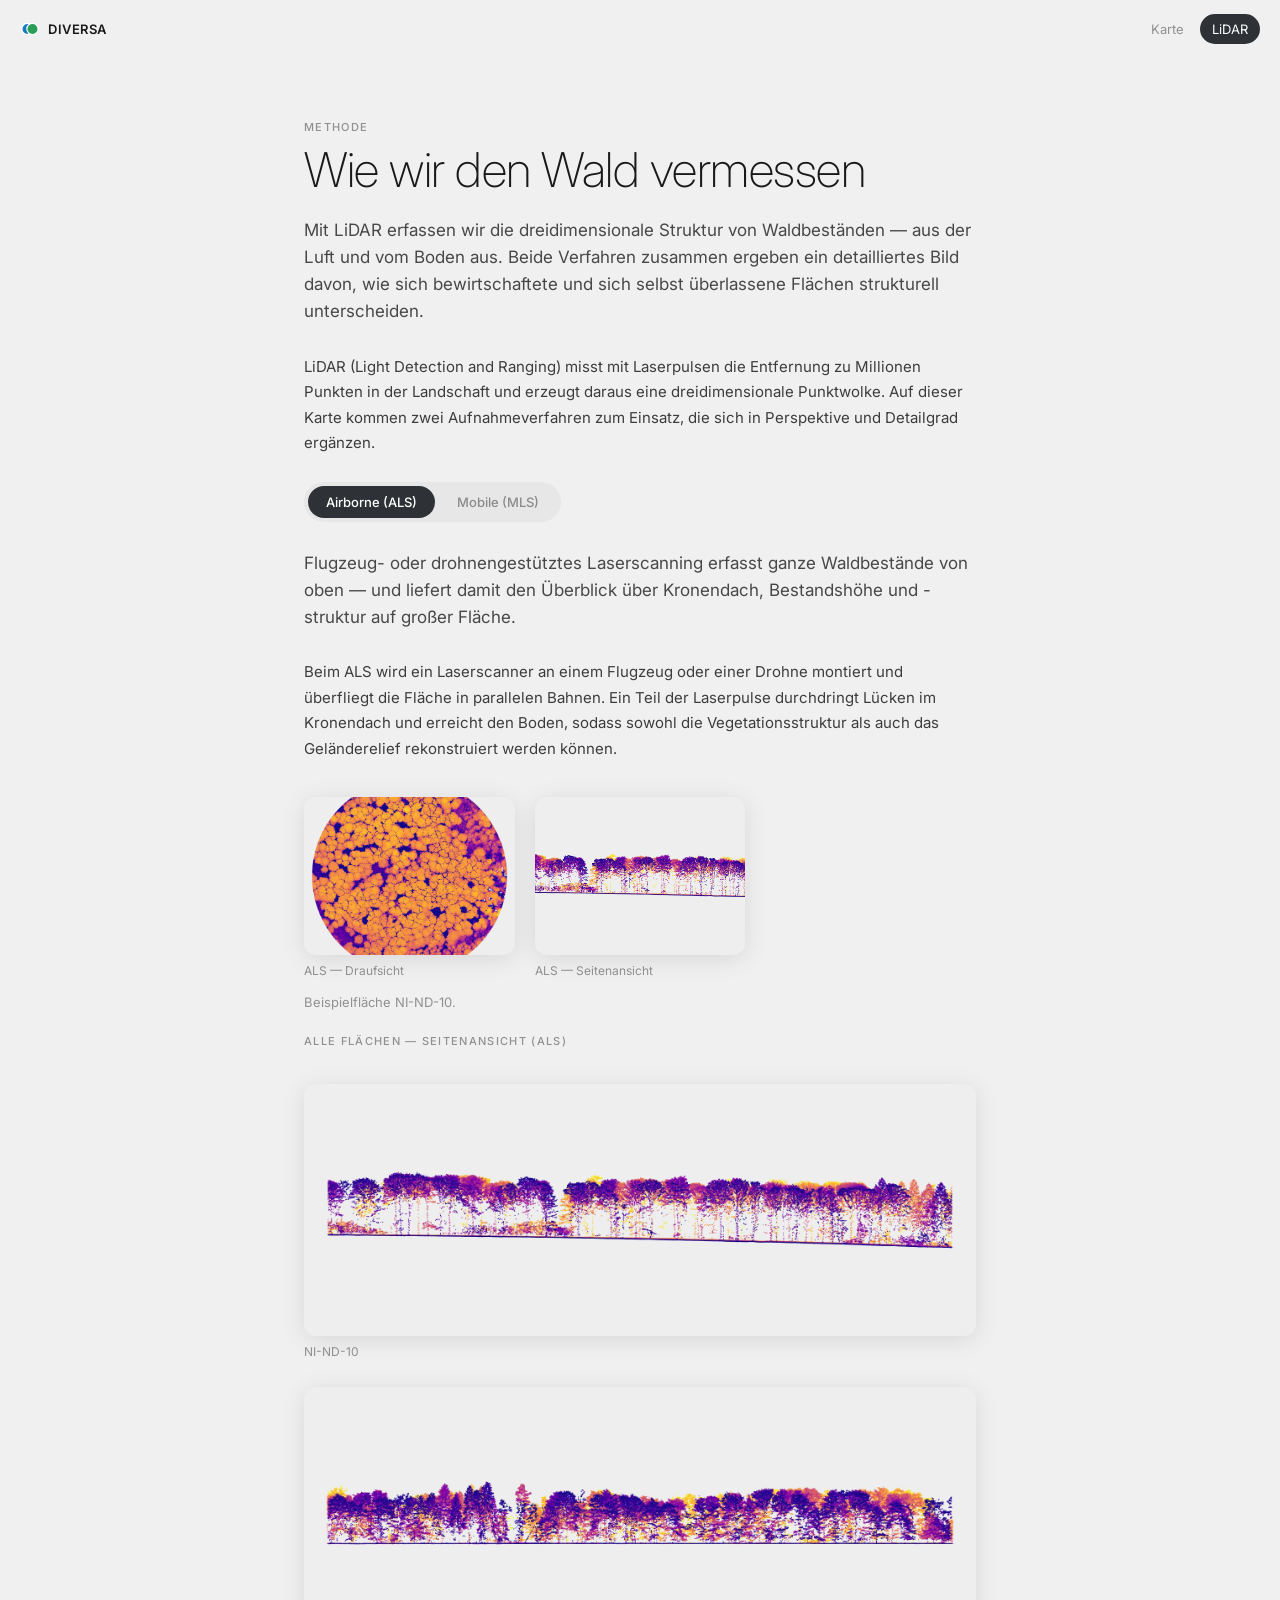
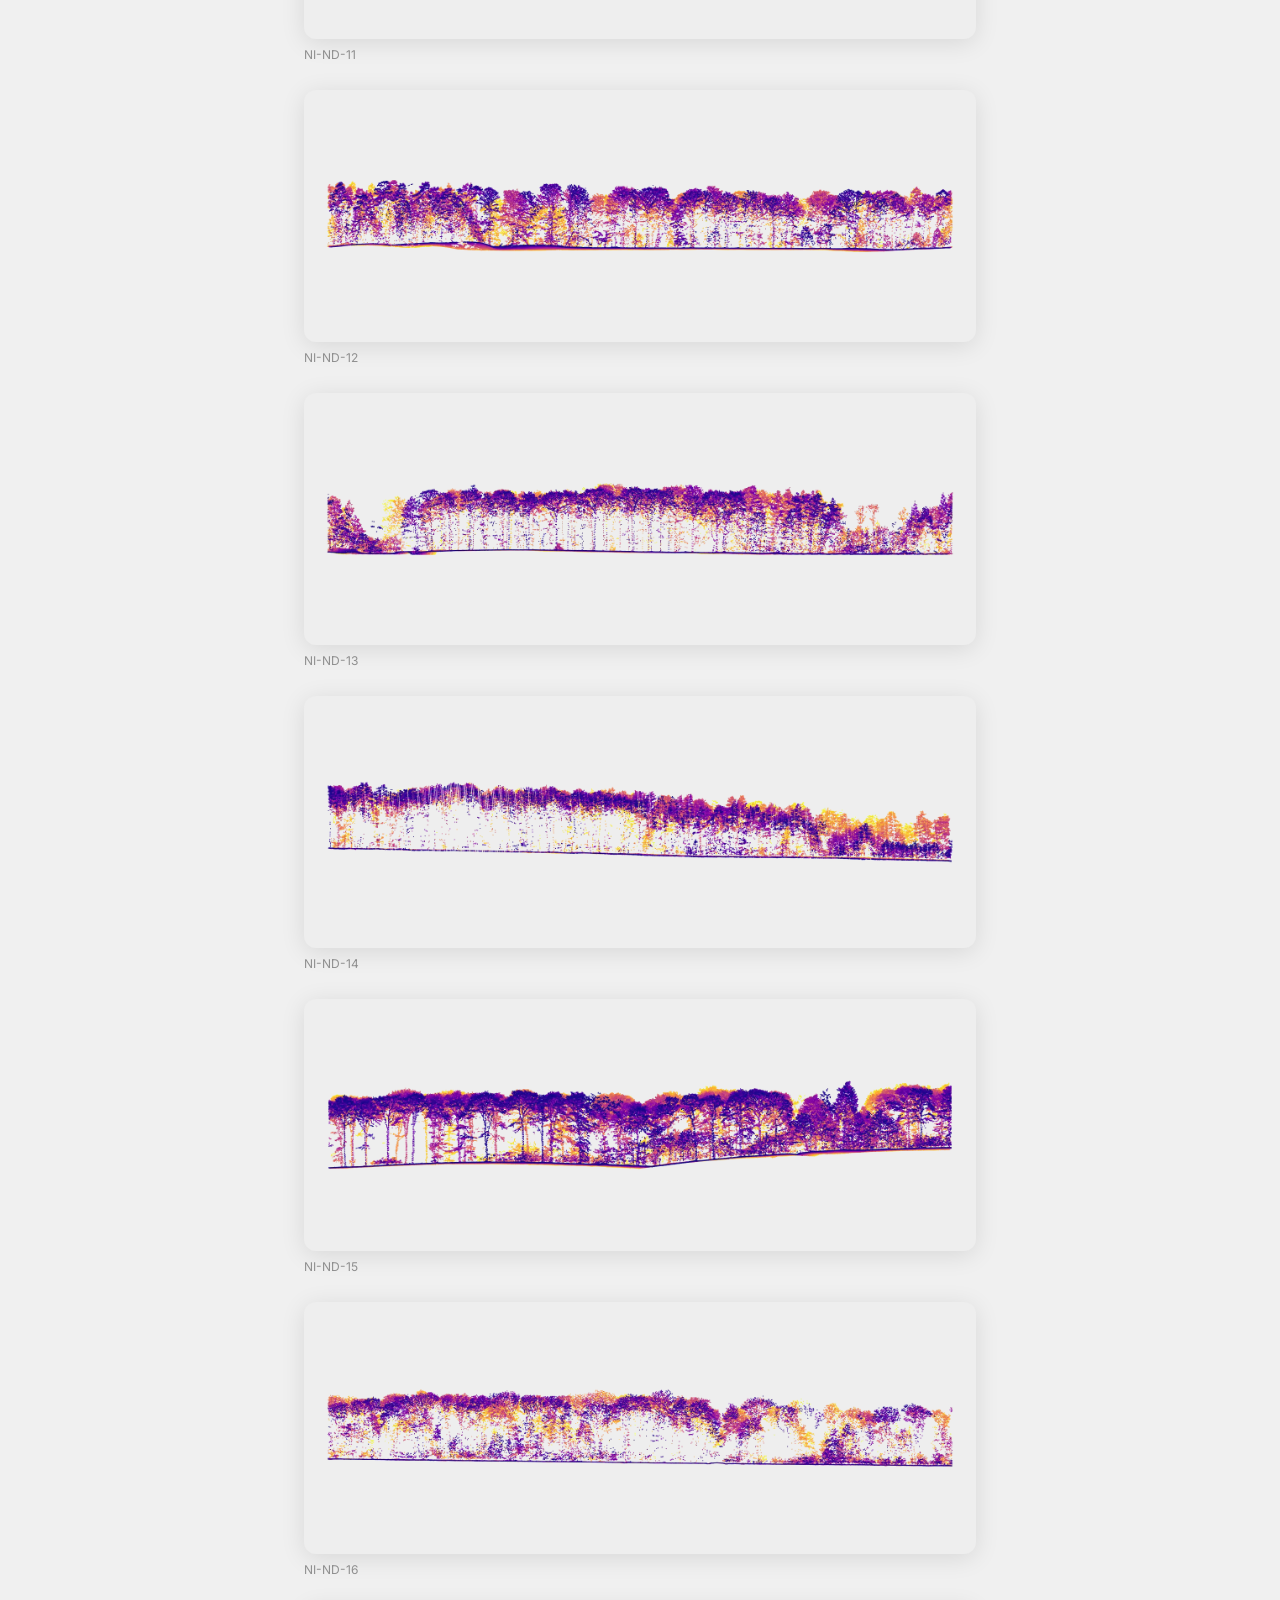
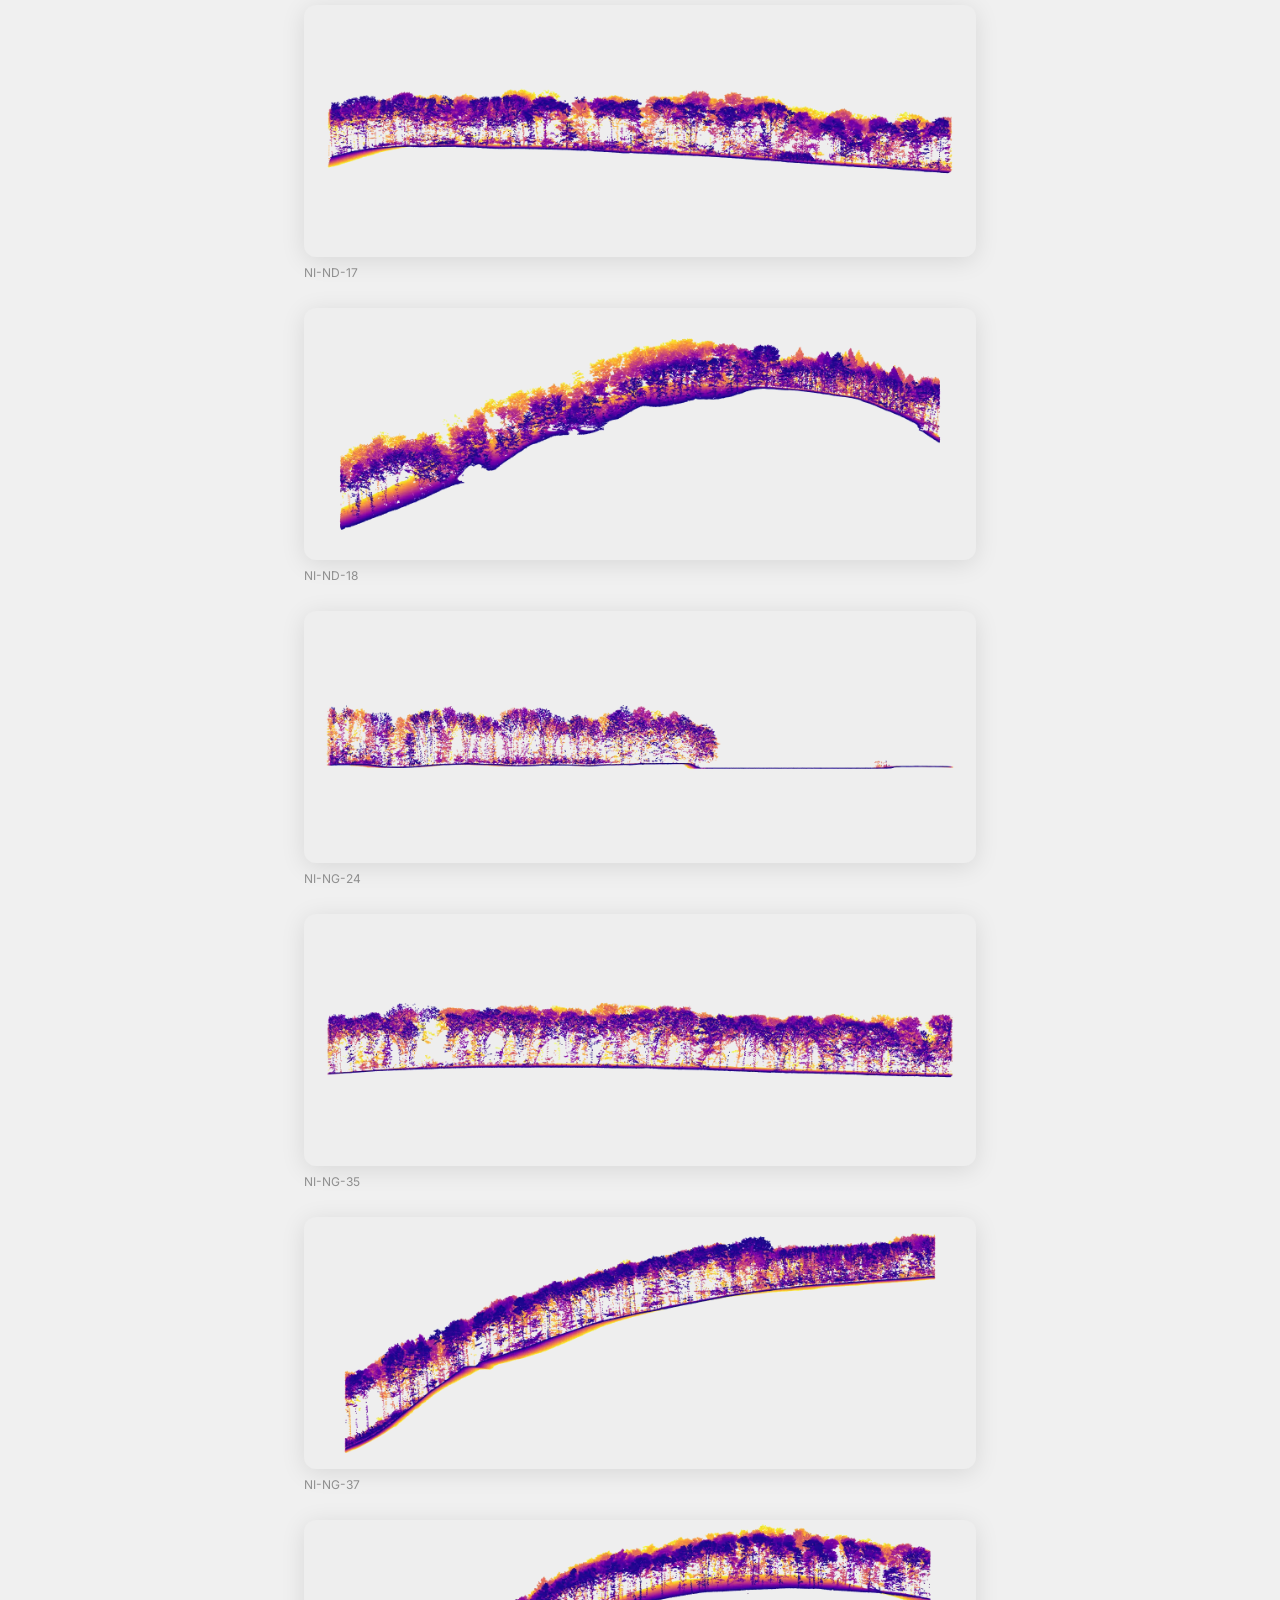
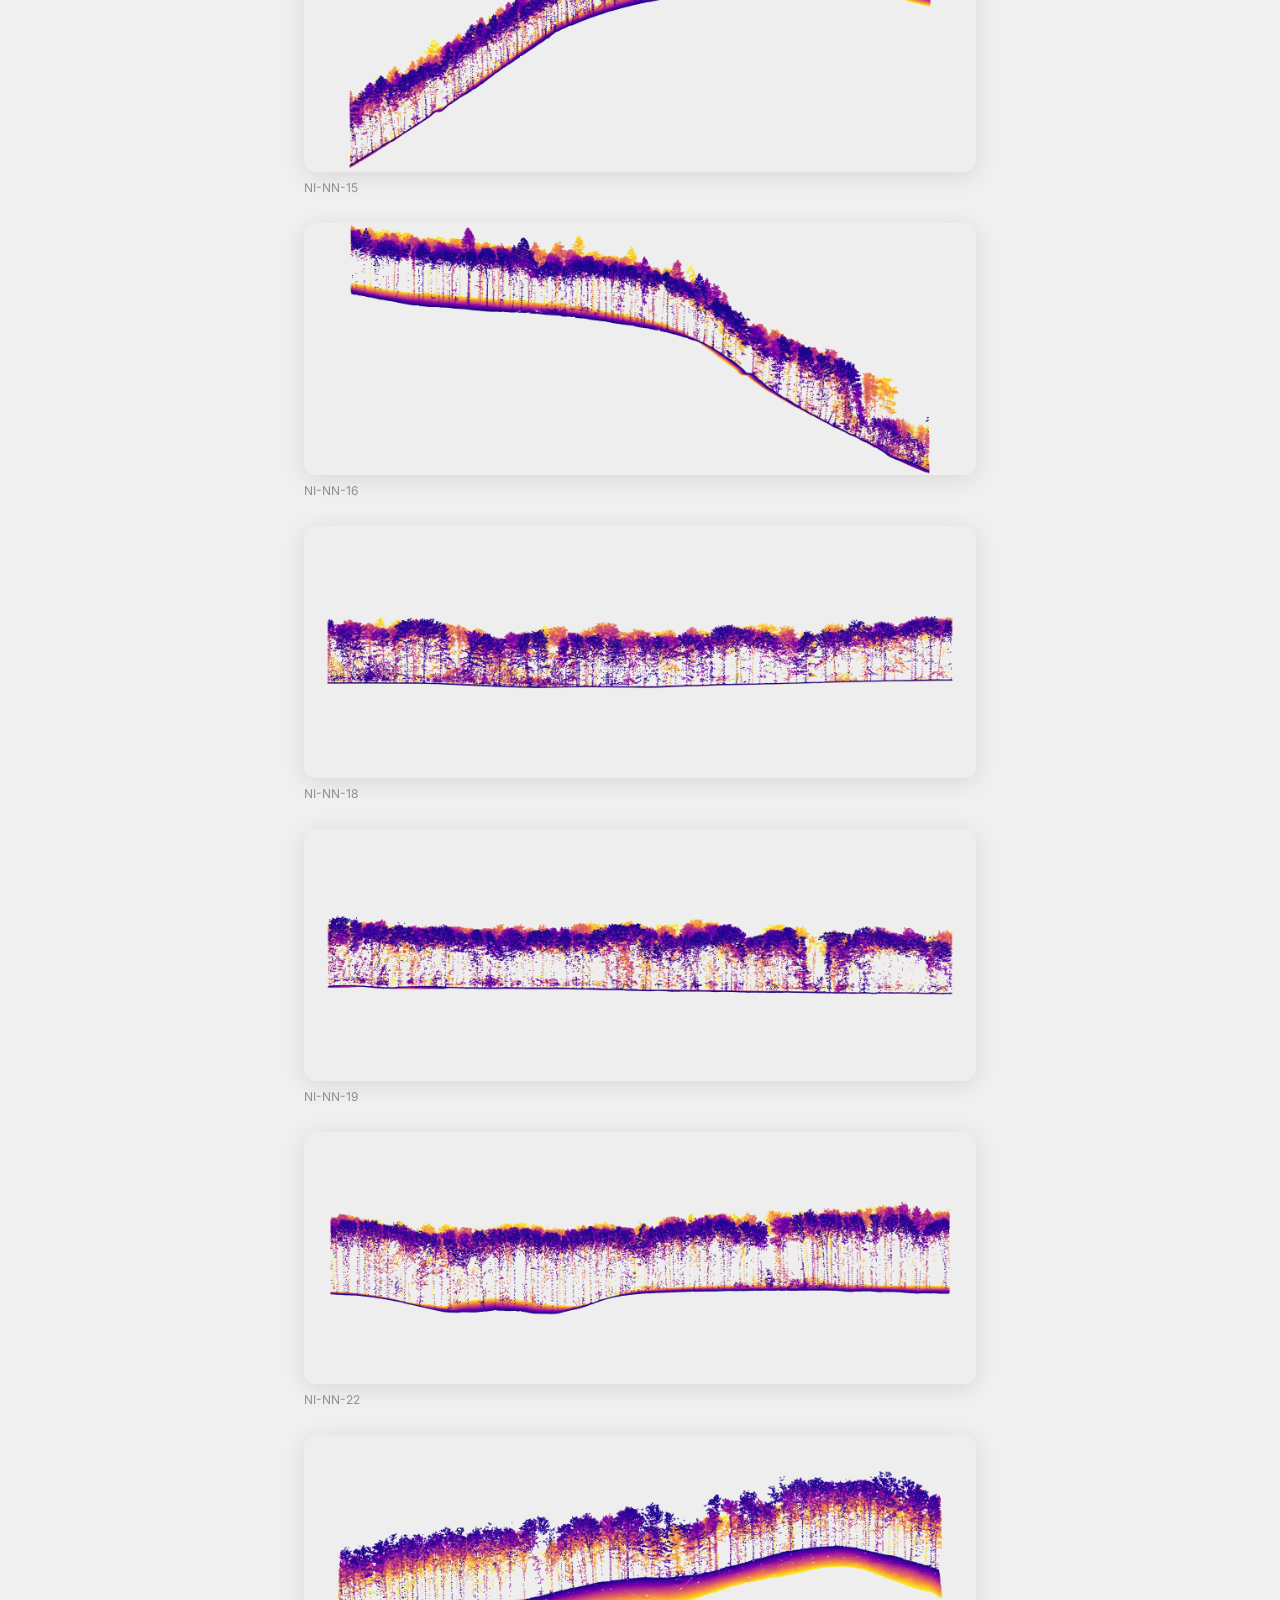
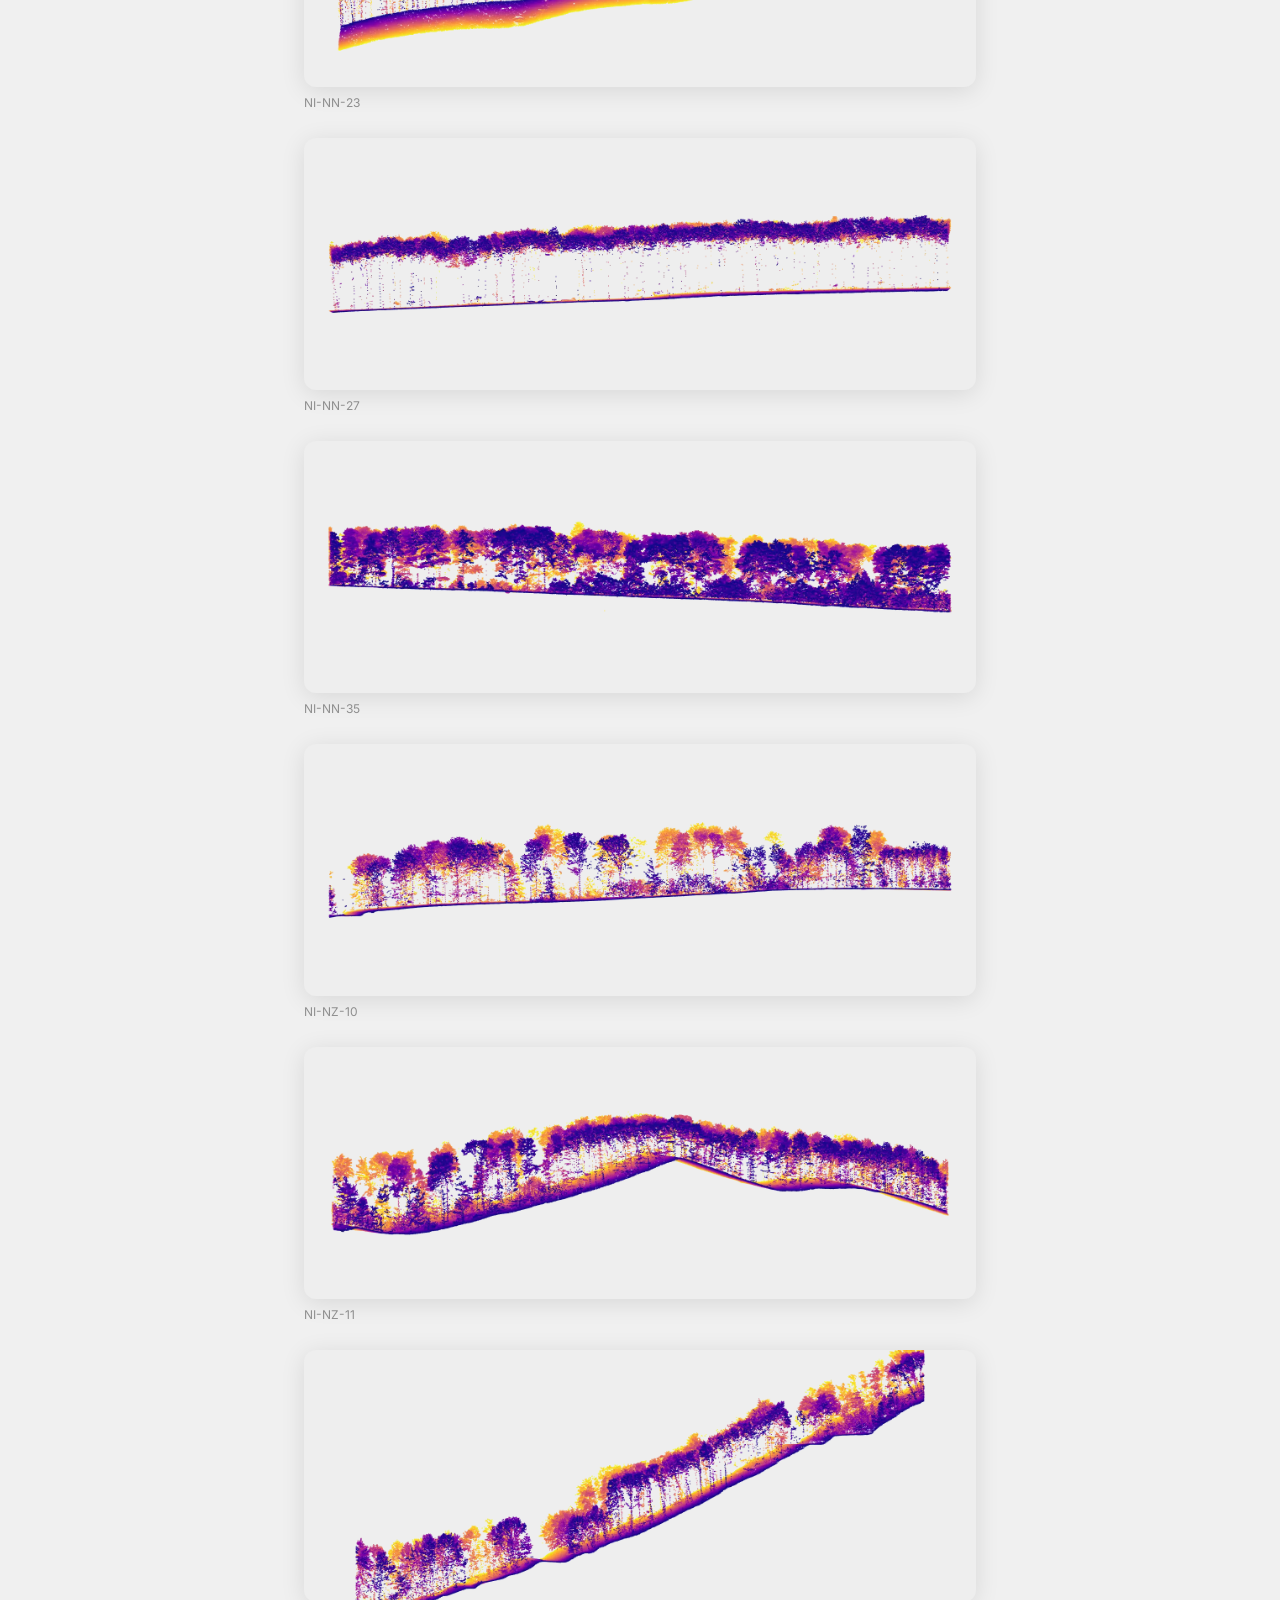
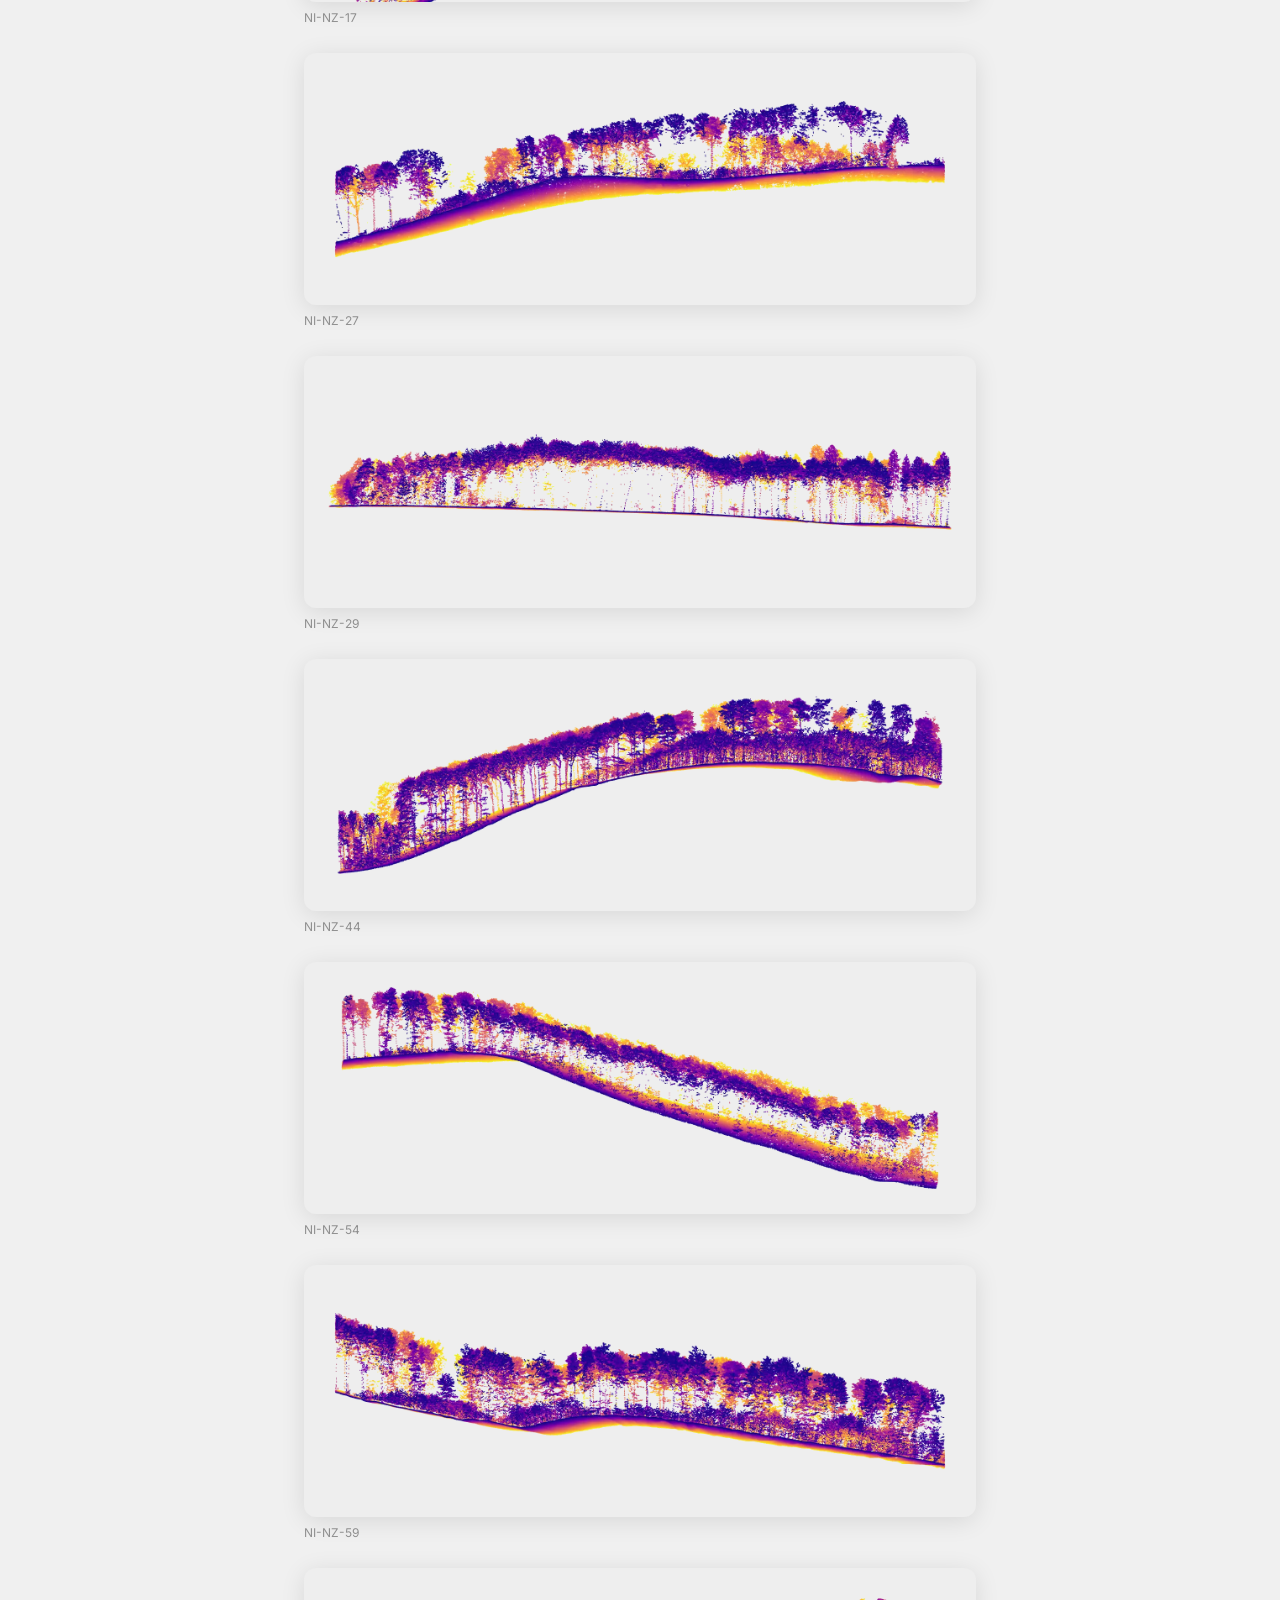
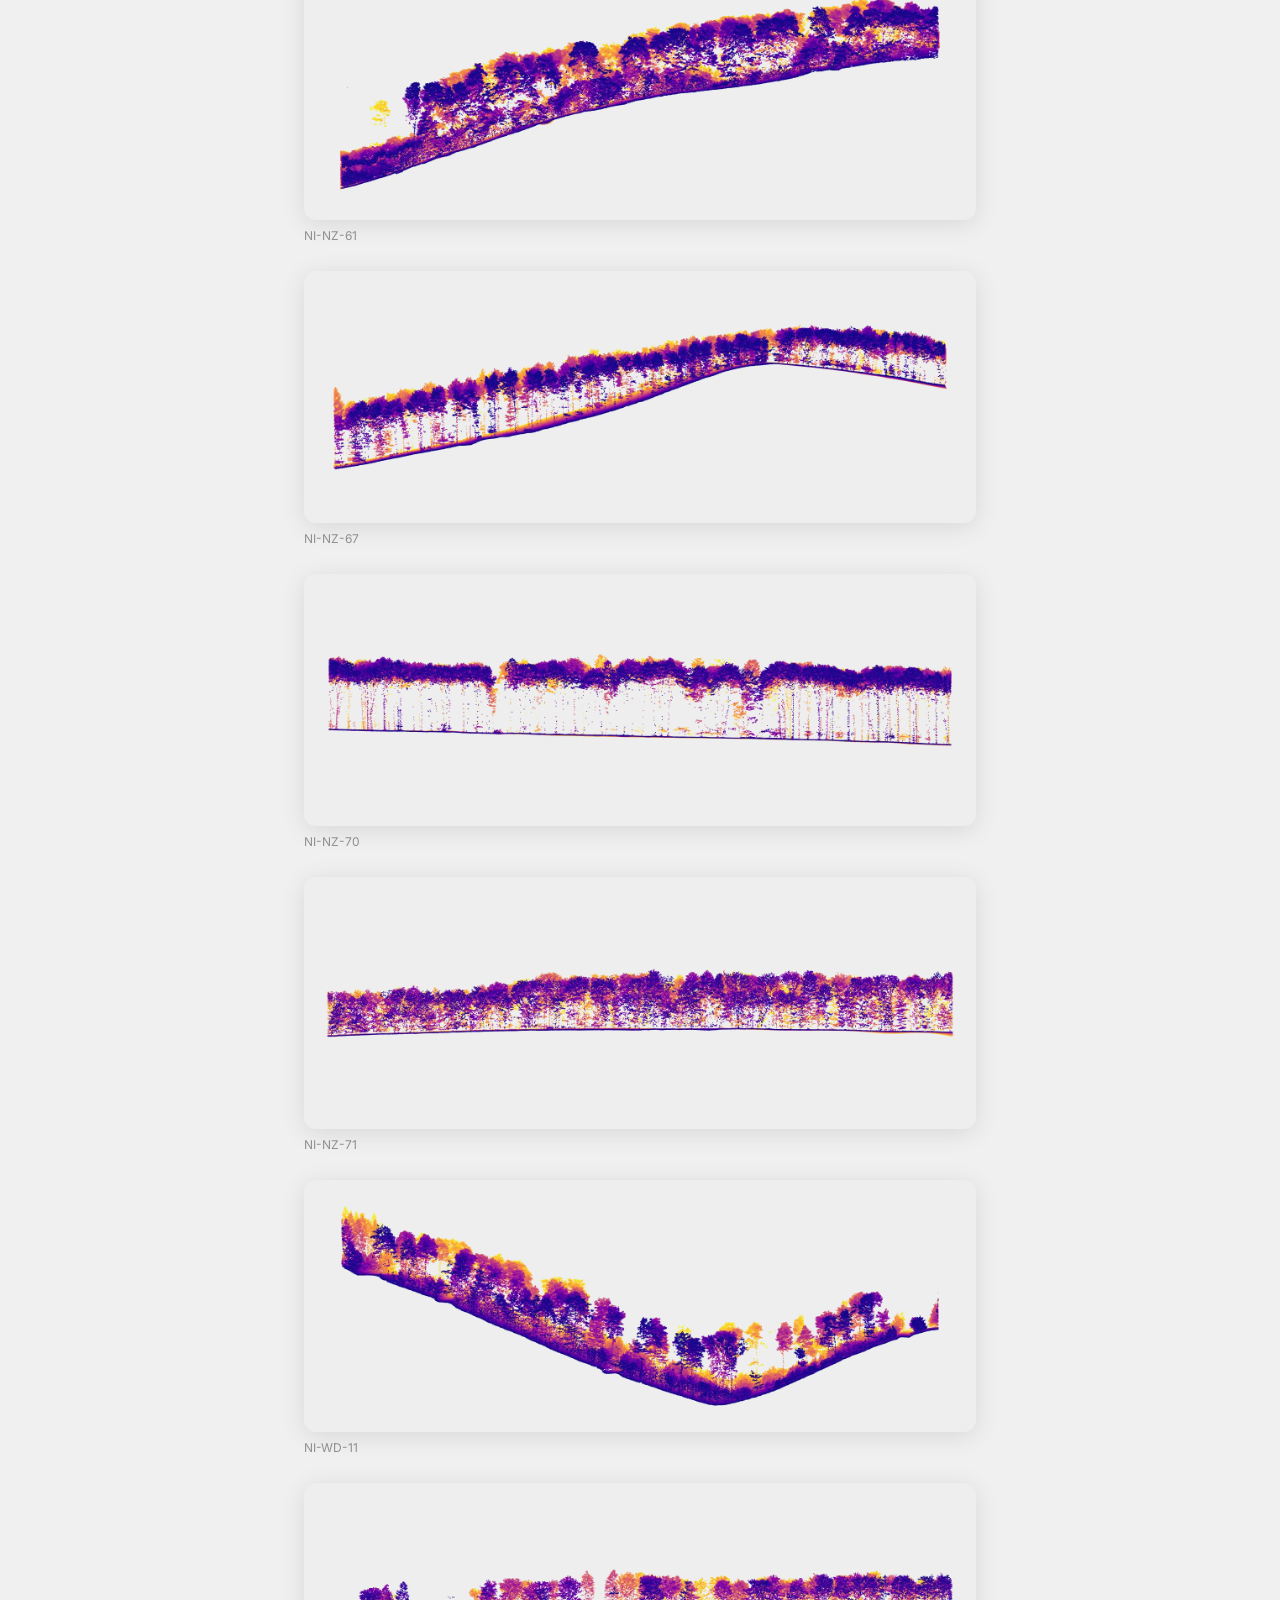
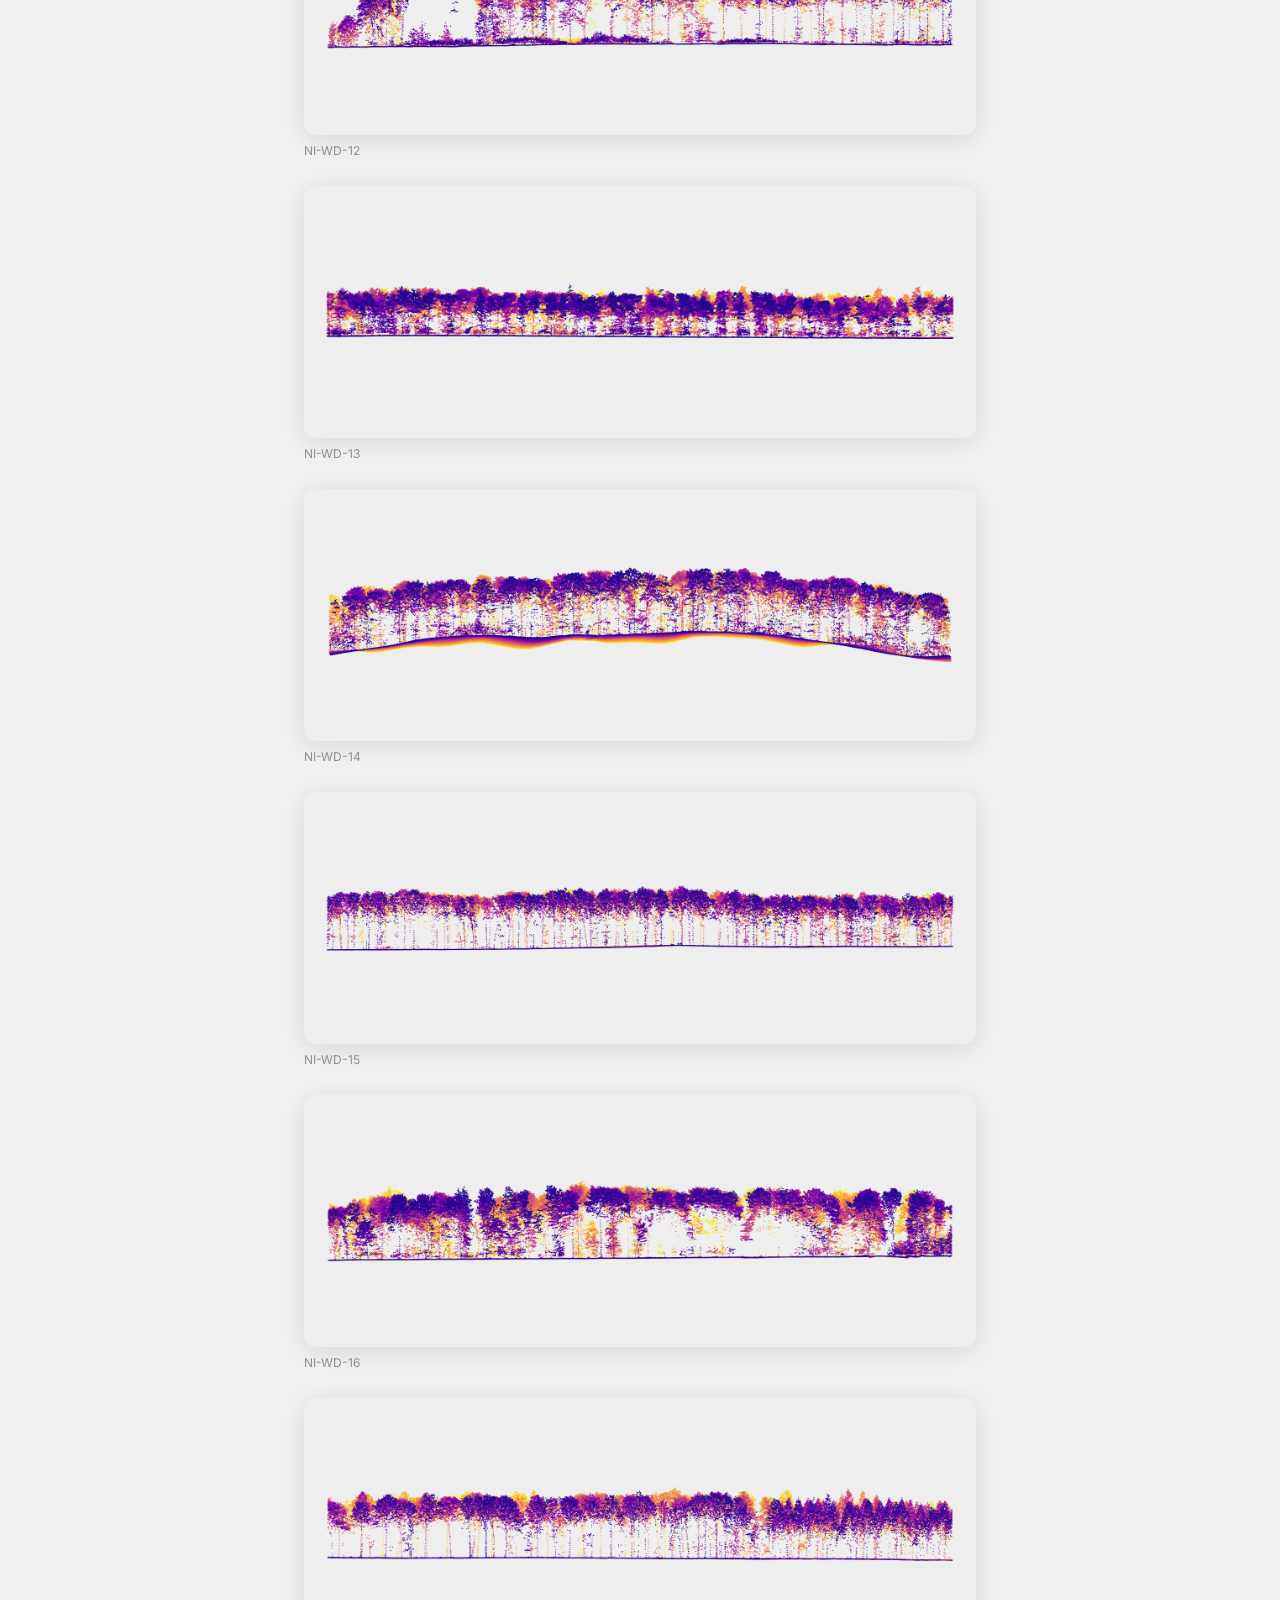
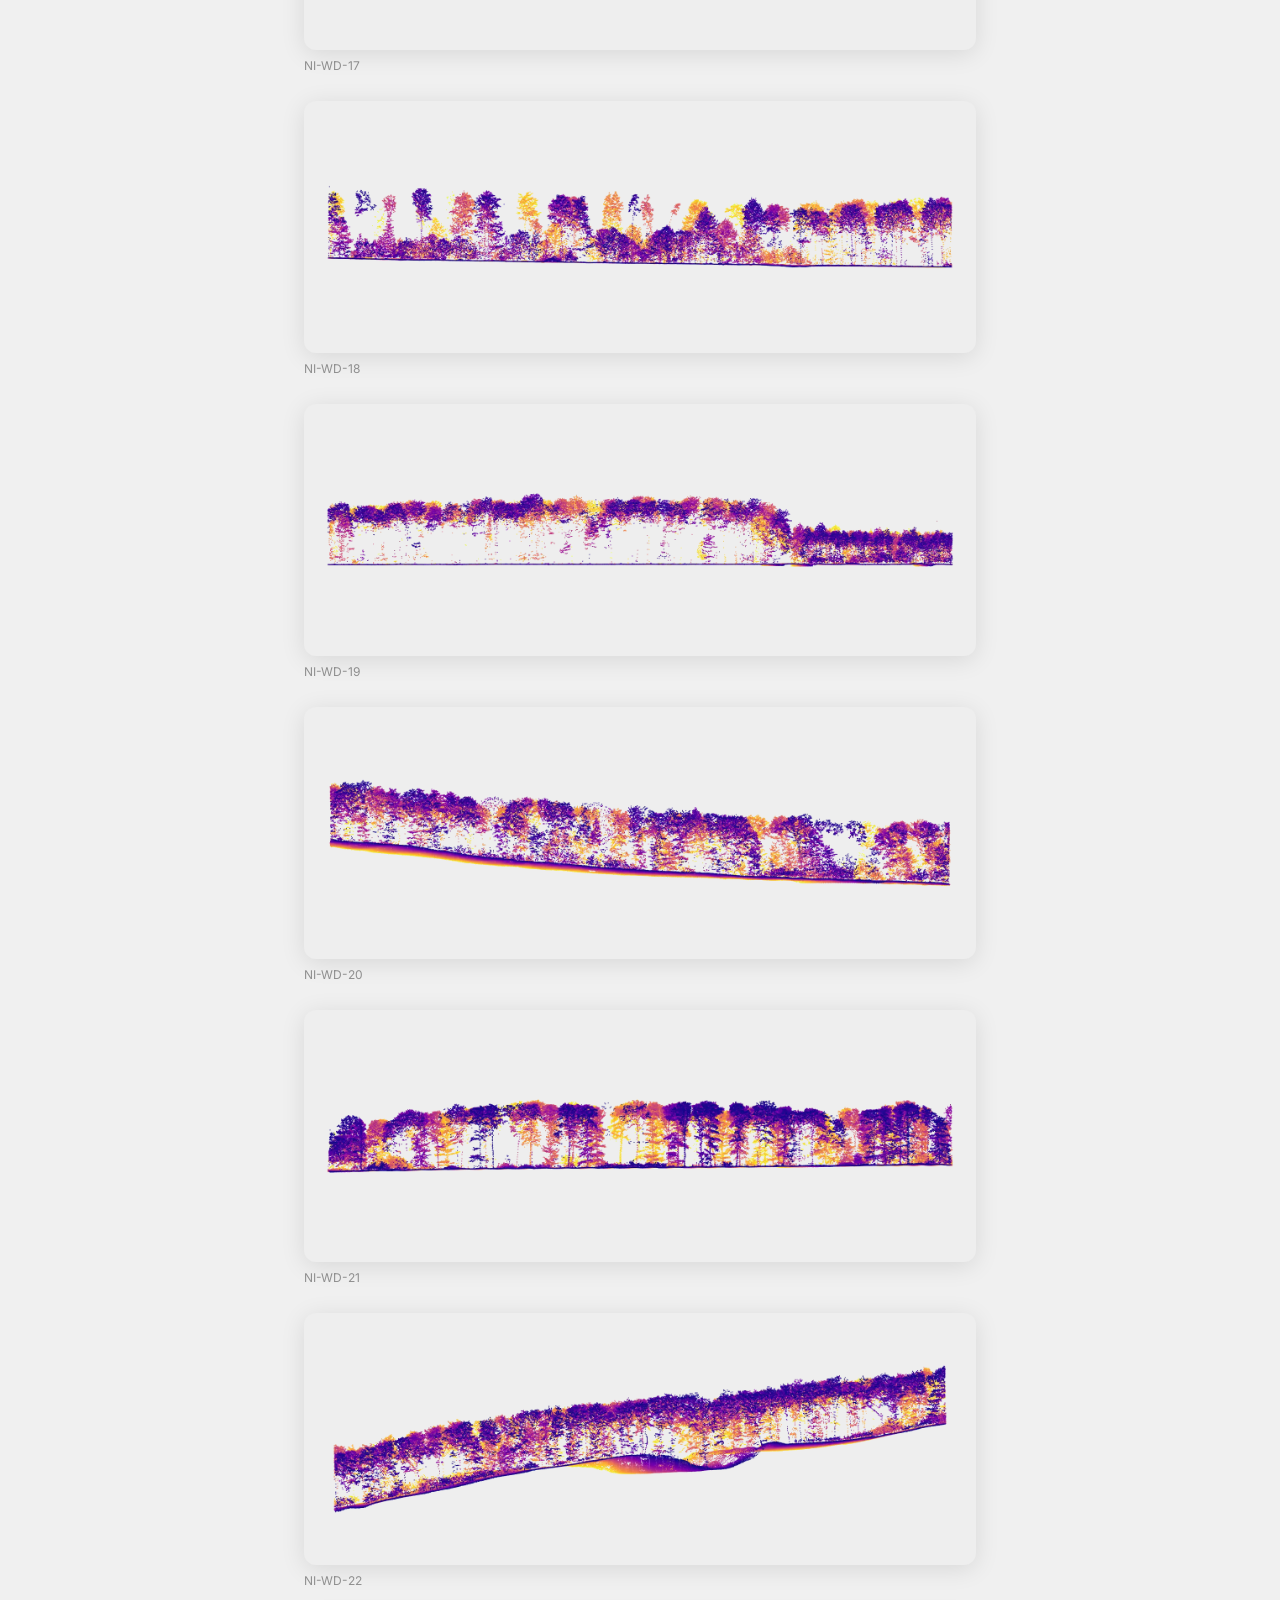
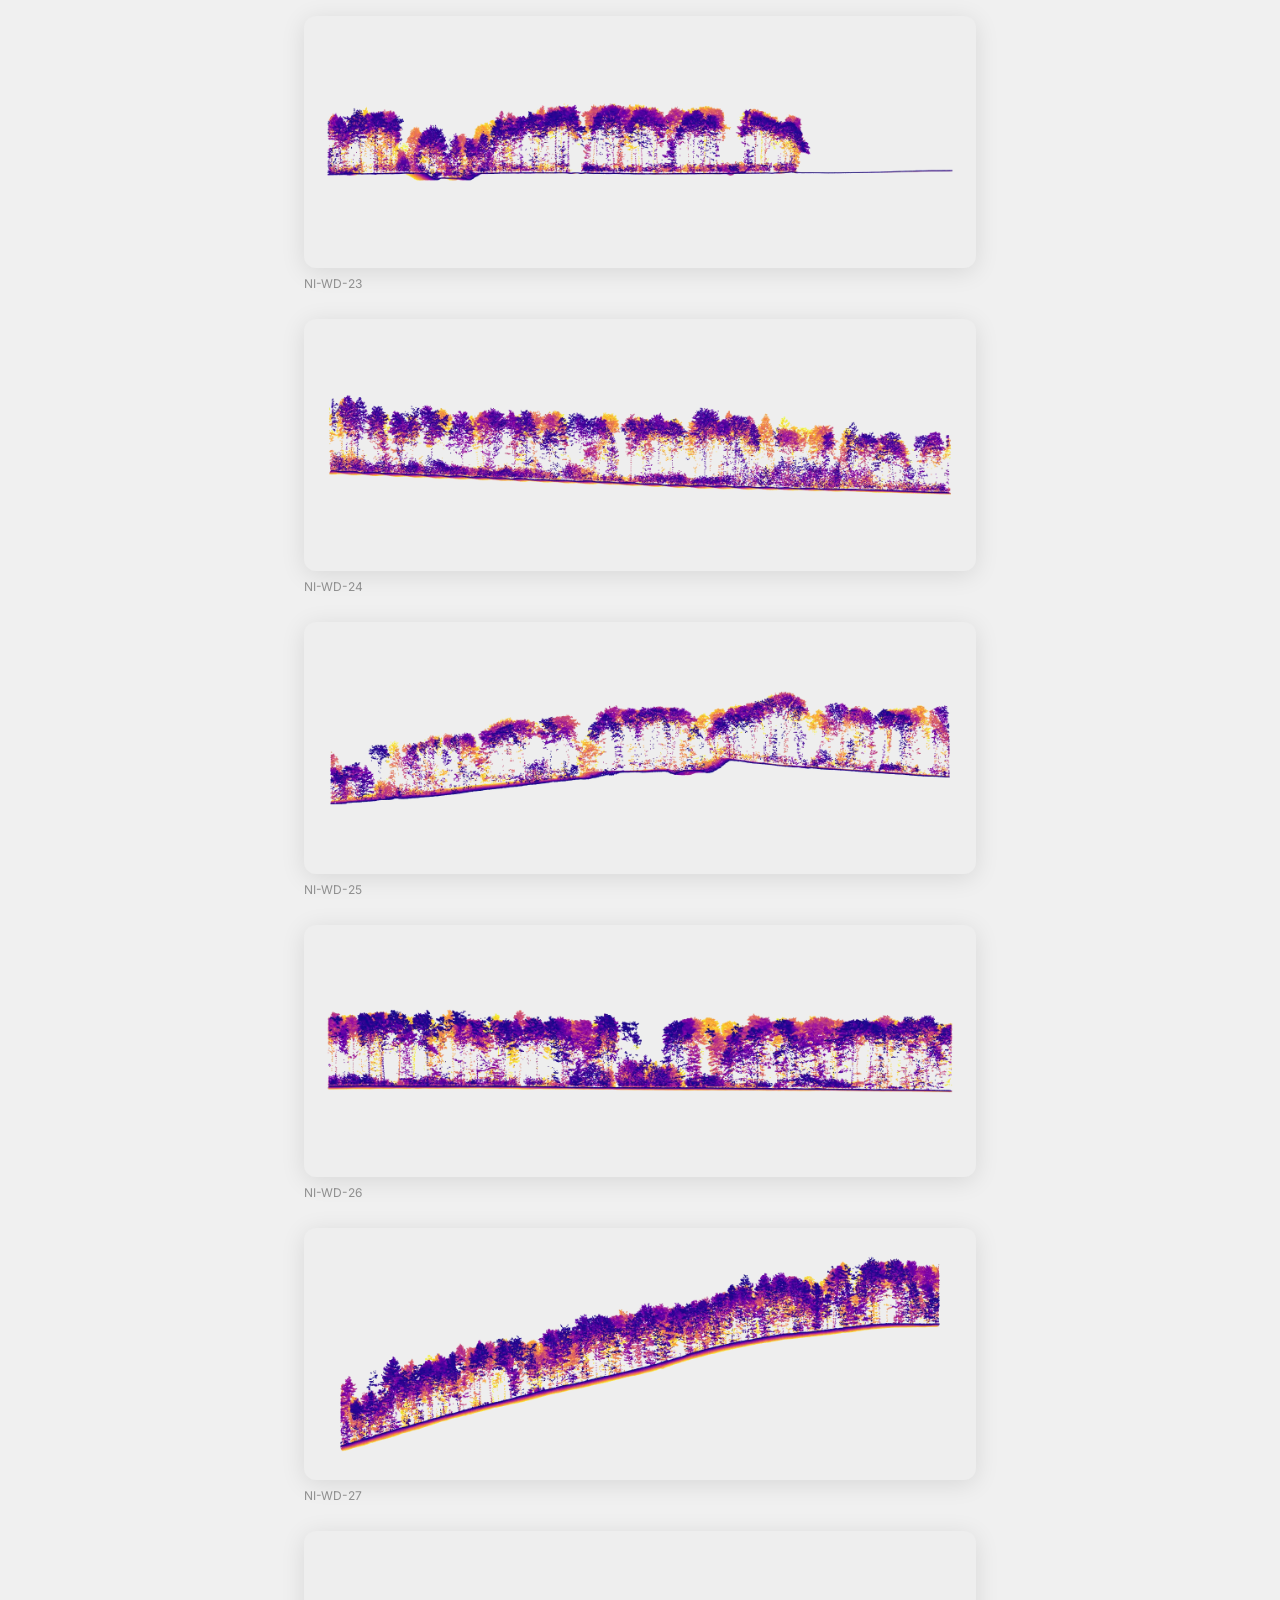
==== lidar/index.html @ 149541bb "Add entry screen, LiDAR explainer page, and unified map controls" ====
<!doctype html>
<html lang="en">

<head>
  <meta charset="utf-8" />
  <meta name="viewport" content="width=device-width,initial-scale=1" />
  <meta name="theme-color" content="#2e3236" />
  <title>DIVERSA — LiDAR</title>
  <link rel="icon" href="../favicon.svg" type="image/svg+xml" />
  <link rel="manifest" href="../manifest.json" />

  <link rel="preconnect" href="https://fonts.googleapis.com/" crossorigin />
  <link rel="preconnect" href="https://fonts.gstatic.com/" crossorigin />

  <link href="../shared.css" rel="stylesheet" />
  <link href="https://fonts.googleapis.com/css2?family=Inter:wght@400;500&display=swap" rel="stylesheet" />
</head>

<body>

  <header class="site-nav">
    <a class="site-nav-brand" href="../">
      <img src="../favicon.svg" alt="" />
      DIVERSA
    </a>
    <nav class="site-nav-links">
      <a href="../map/">Karte</a>
      <a href="./" class="active">LiDAR</a>
    </nav>
  </header>

  <main class="article">
    <div class="article-kicker">Methode</div>
    <h1 class="article-title">Wie wir den Wald vermessen</h1>
    <p class="article-lede">
      Mit LiDAR erfassen wir die dreidimensionale Struktur von Waldbeständen — aus der Luft und
      vom Boden aus. Beide Verfahren zusammen ergeben ein detailliertes Bild davon, wie sich
      bewirtschaftete und sich selbst überlassene Flächen strukturell unterscheiden.
    </p>

    <!-- TODO: replace placeholder copy once final project text is available -->
    <div class="article-prose">
      <p>
        LiDAR (Light Detection and Ranging) misst mit Laserpulsen die Entfernung zu Millionen
        Punkten in der Landschaft und erzeugt daraus eine dreidimensionale Punktwolke. Auf dieser
        Karte kommen zwei Aufnahmeverfahren zum Einsatz, die sich in Perspektive und Detailgrad
        ergänzen.
      </p>
    </div>

    <div class="method-toggle" role="tablist" aria-label="LiDAR-Verfahren">
      <button class="method-toggle-btn active" data-method="als" role="tab" aria-selected="true">
        Airborne (ALS)
      </button>
      <button class="method-toggle-btn" data-method="mls" role="tab" aria-selected="false">
        Mobile (MLS)
      </button>
    </div>

    <div class="method-panel" data-method="als">
      <p class="article-lede">
        Flugzeug- oder drohnengestütztes Laserscanning erfasst ganze Waldbestände von oben — und
        liefert damit den Überblick über Kronendach, Bestandshöhe und -struktur auf großer Fläche.
      </p>
      <!-- TODO: replace placeholder copy once final project text is available -->
      <div class="article-prose">
        <p>
          Beim ALS wird ein Laserscanner an einem Flugzeug oder einer Drohne montiert und
          überfliegt die Fläche in parallelen Bahnen. Ein Teil der Laserpulse durchdringt Lücken
          im Kronendach und erreicht den Boden, sodass sowohl die Vegetationsstruktur als auch das
          Geländerelief rekonstruiert werden können.
        </p>
      </div>
      <div class="article-figure-grid">
        <figure>
          <img src="../images/topview/NI-ND-10.webp" alt="Draufsicht eines Bestands aus ALS-Daten" loading="lazy" />
          <figcaption>ALS — Draufsicht</figcaption>
        </figure>
        <figure>
          <img src="../images/sideview/NI-ND-10.webp" alt="Seitenansicht eines Bestands aus ALS-Daten"
            loading="lazy" />
          <figcaption>ALS — Seitenansicht</figcaption>
        </figure>
      </div>
      <p class="article-sample-note">Beispielfläche NI-ND-10.</p>

      <div class="article-kicker article-section-kicker">Alle Flächen — Seitenansicht (ALS)</div>
      <div class="article-gallery" id="als-gallery"></div>
    </div>

    <div class="method-panel" data-method="mls" hidden>
      <p class="article-lede">
        Bodengestütztes Laserscanning erfasst den Bestand von innen — mit deutlich höherer
        Detailgenauigkeit an Stämmen, Totholz und Unterwuchs als aus der Luft möglich ist.
      </p>
      <!-- TODO: replace placeholder copy once final project text is available -->
      <div class="article-prose">
        <p>
          Beim MLS wird ein Laserscanner auf einem Rucksack oder Fahrzeug durch den Bestand
          bewegt. Da die Aufnahme direkt zwischen den Bäumen stattfindet, entstehen sehr dichte
          Punktwolken von Stammverläufen, Kronenansätzen und liegendem Totholz — Details, die aus
          der Vogelperspektive kaum sichtbar sind.
        </p>
      </div>
      <div class="article-figure-grid article-figure-grid-single">
        <figure>
          <img src="../images/sideview/mls/NI-ND-10.webp" alt="Seitenansicht eines Bestands aus MLS-Daten"
            loading="lazy" />
          <figcaption>MLS — Seitenansicht</figcaption>
        </figure>
      </div>
      <p class="article-sample-note">Beispielfläche NI-ND-10.</p>

      <div class="article-kicker article-section-kicker">Alle Flächen — Seitenansicht (MLS)</div>
      <div class="article-gallery" id="mls-gallery"></div>
    </div>

    <div class="article-links">
      <a href="../map/">Zur Karte →</a>
    </div>
  </main>

  <script>
    // ALS/MLS switch — swaps content in place, no navigation (kept in sync
    // with the URL hash so #als / #mls stay directly linkable)
    const toggleButtons = document.querySelectorAll('.method-toggle-btn');
    const panels = document.querySelectorAll('.method-panel');

    function showMethod(method) {
      toggleButtons.forEach(btn => {
        const active = btn.dataset.method === method;
        btn.classList.toggle('active', active);
        btn.setAttribute('aria-selected', active);
      });
      panels.forEach(panel => {
        panel.hidden = panel.dataset.method !== method;
      });
    }

    toggleButtons.forEach(btn => {
      btn.addEventListener('click', () => {
        showMethod(btn.dataset.method);
        history.replaceState(null, '', '#' + btn.dataset.method);
      });
    });

    if (location.hash === '#mls') showMethod('mls');

    // Both galleries share a single fetch of the plot list
    fetch('../data/plots_diversa.geojson')
      .then(res => res.json())
      .then(data => {
        const alsGallery = document.getElementById('als-gallery');
        const mlsGallery = document.getElementById('mls-gallery');
        data.features.forEach(({ properties }) => {
          const plotId = properties.plot_id;

          const alsFigure = document.createElement('figure');
          alsFigure.innerHTML = `
            <img src="../images/sideview/${plotId}.webp" alt="Seitenansicht der Fläche ${plotId} (ALS)" loading="lazy" />
            <figcaption>${plotId}</figcaption>
          `;
          alsFigure.querySelector('img').onerror = () => alsFigure.remove();
          alsGallery.appendChild(alsFigure);

          const mlsFigure = document.createElement('figure');
          mlsFigure.innerHTML = `
            <img src="../images/sideview/mls/${plotId}.webp" alt="Seitenansicht der Fläche ${plotId} (MLS)" loading="lazy" />
            <figcaption>${plotId}</figcaption>
          `;
          mlsFigure.querySelector('img').onerror = () => mlsFigure.remove();
          mlsGallery.appendChild(mlsFigure);
        });
      })
      .catch(err => console.error('Konnte Flächenliste nicht laden:', err));
  </script>
</body>

</html>
---- shared.css ----
/* ── Reset & tokens (shared across all pages) ── */
*,
*::before,
*::after {
  box-sizing: border-box;
}

:root {
  --c-bg: #ffffff;
  --c-surface: #ffffff;
  --c-border: rgba(0, 0, 0, 0.10);
  --c-text: #1a1a1a;
  --c-muted: rgba(0, 0, 0, 0.40);
  --c-managed: #1a7abf;
  --c-rewilding: #2a9e57;
  --radius: 8px;
  --font-ui: 'Inter', -apple-system, BlinkMacSystemFont, 'Segoe UI', sans-serif;
  --trans: 200ms cubic-bezier(.4, 0, .2, 1);
}

html,
body {
  height: 100%;
  margin: 0;
  padding: 0;
}

body {
  background: #f0f0f0;
  font-family: var(--font-ui);
  color: var(--c-text);
}

a {
  color: inherit;
  text-decoration: none;
}

/* ── Site nav (persistent header on all pages except the start screen) ── */
.site-nav {
  position: absolute;
  top: 0;
  left: 0;
  right: 0;
  z-index: 50;
  display: flex;
  align-items: center;
  justify-content: space-between;
  padding: 14px 20px;
  font-family: var(--font-ui);
}

.site-nav-brand {
  display: flex;
  align-items: center;
  gap: 8px;
  font-size: 13px;
  font-weight: 600;
  letter-spacing: .04em;
  color: var(--c-text);
}

.site-nav-brand img {
  height: 20px;
  width: auto;
}

.site-nav-links {
  display: flex;
  gap: 4px;
}

.site-nav-links a,
.site-nav-links button {
  padding: 7px 12px;
  border-radius: 999px;
  font-size: 13px;
  color: var(--c-muted);
  transition: background var(--trans), color var(--trans);
  border: none;
  background: none;
  font-family: var(--font-ui);
  cursor: pointer;
}

.site-nav-links a:hover,
.site-nav-links button:hover {
  background: rgba(0, 0, 0, .05);
  color: var(--c-text);
}

.site-nav-links a.active,
.site-nav-links button.active {
  background: #2e3236;
  color: #fff;
}

@media (max-width: 600px) {
  .site-nav {
    padding: 10px 14px;
  }

  .site-nav-links a,
  .site-nav-links button {
    padding: 6px 10px;
    font-size: 12px;
  }
}

/* ── Article / story page layout (LiDAR explainer pages etc.) ── */
.article {
  max-width: 720px;
  margin: 0 auto;
  padding: 120px 24px 100px;
}

.article-kicker {
  font-size: 11px;
  font-weight: 500;
  letter-spacing: .12em;
  text-transform: uppercase;
  color: var(--c-muted);
  margin-bottom: 10px;
}

.article-title {
  margin: 0 0 20px;
  font-size: clamp(1.8rem, 5vw, 3rem);
  font-weight: 200;
  line-height: 1.1;
  letter-spacing: -.01em;
}

.article-lede {
  font-size: 17px;
  line-height: 1.6;
  color: rgba(0, 0, 0, .7);
  margin: 0 0 28px;
}

.article-prose p {
  font-size: 15px;
  line-height: 1.7;
  color: rgba(0, 0, 0, .75);
  margin: 0 0 18px;
}

.article-figure {
  margin: 36px 0;
}

.article-figure img {
  width: 100%;
  border-radius: 12px;
  box-shadow: 0 4px 24px rgba(0, 0, 0, .1);
  display: block;
}

.article-figure figcaption {
  margin-top: 8px;
  font-size: 12px;
  color: var(--c-muted);
}

.article-sample-note {
  margin: -20px 0 0;
  font-size: 13px;
  color: var(--c-muted);
}

.article-section-kicker {
  margin-top: 24px;
}

/* ── Sample-image grid (e.g. ALS top/side + MLS side for one plot) ── */
.article-figure-grid {
  display: grid;
  grid-template-columns: repeat(3, 1fr);
  gap: 20px;
  margin: 36px 0;
}

.article-figure-grid figure {
  margin: 0;
}

.article-figure-grid img {
  width: 100%;
  aspect-ratio: 4 / 3;
  object-fit: cover;
  border-radius: 12px;
  box-shadow: 0 4px 24px rgba(0, 0, 0, .1);
  display: block;
  background: #eee;
}

.article-figure-grid figcaption {
  margin-top: 8px;
  font-size: 12px;
  color: var(--c-muted);
}

@media (max-width: 700px) {
  .article-figure-grid {
    grid-template-columns: 1fr;
  }
}

.article-figure-grid-single {
  grid-template-columns: minmax(0, 320px);
}

/* ── Method switch (e.g. ALS / MLS) — swaps content in place, no navigation ── */
.method-toggle {
  display: inline-flex;
  gap: 4px;
  padding: 4px;
  margin: 8px 0 0;
  background: rgba(0, 0, 0, .04);
  border-radius: 999px;
}

.method-toggle-btn {
  border: none;
  background: none;
  padding: 8px 18px;
  border-radius: 999px;
  font-family: var(--font-ui);
  font-size: 13px;
  font-weight: 500;
  color: var(--c-muted);
  cursor: pointer;
  transition: background var(--trans), color var(--trans);
}

.method-toggle-btn.active {
  background: #2e3236;
  color: #fff;
}

.method-panel {
  margin-top: 28px;
}

/* ── Vertical gallery (all plots stacked below each other) ── */
.article-gallery {
  display: flex;
  flex-direction: column;
  gap: 28px;
  margin: 36px 0;
}

.article-gallery figure {
  margin: 0;
}

.article-gallery img {
  width: 100%;
  border-radius: 12px;
  box-shadow: 0 4px 24px rgba(0, 0, 0, .1);
  display: block;
  background: #eee;
}

.article-gallery figcaption {
  margin-top: 8px;
  font-size: 12px;
  color: var(--c-muted);
}

.article-links {
  display: flex;
  flex-wrap: wrap;
  gap: 10px;
  margin-top: 32px;
}

.article-links a,
.article-links button {
  padding: 10px 18px;
  border-radius: 999px;
  border: 1px solid var(--c-border);
  background: none;
  font-family: var(--font-ui);
  font-size: 13px;
  cursor: pointer;
  transition: background var(--trans);
}

.article-links a:hover,
.article-links button:hover {
  background: rgba(0, 0, 0, .04);
}

@media (max-width: 600px) {
  .article {
    padding: 100px 18px 70px;
  }
}
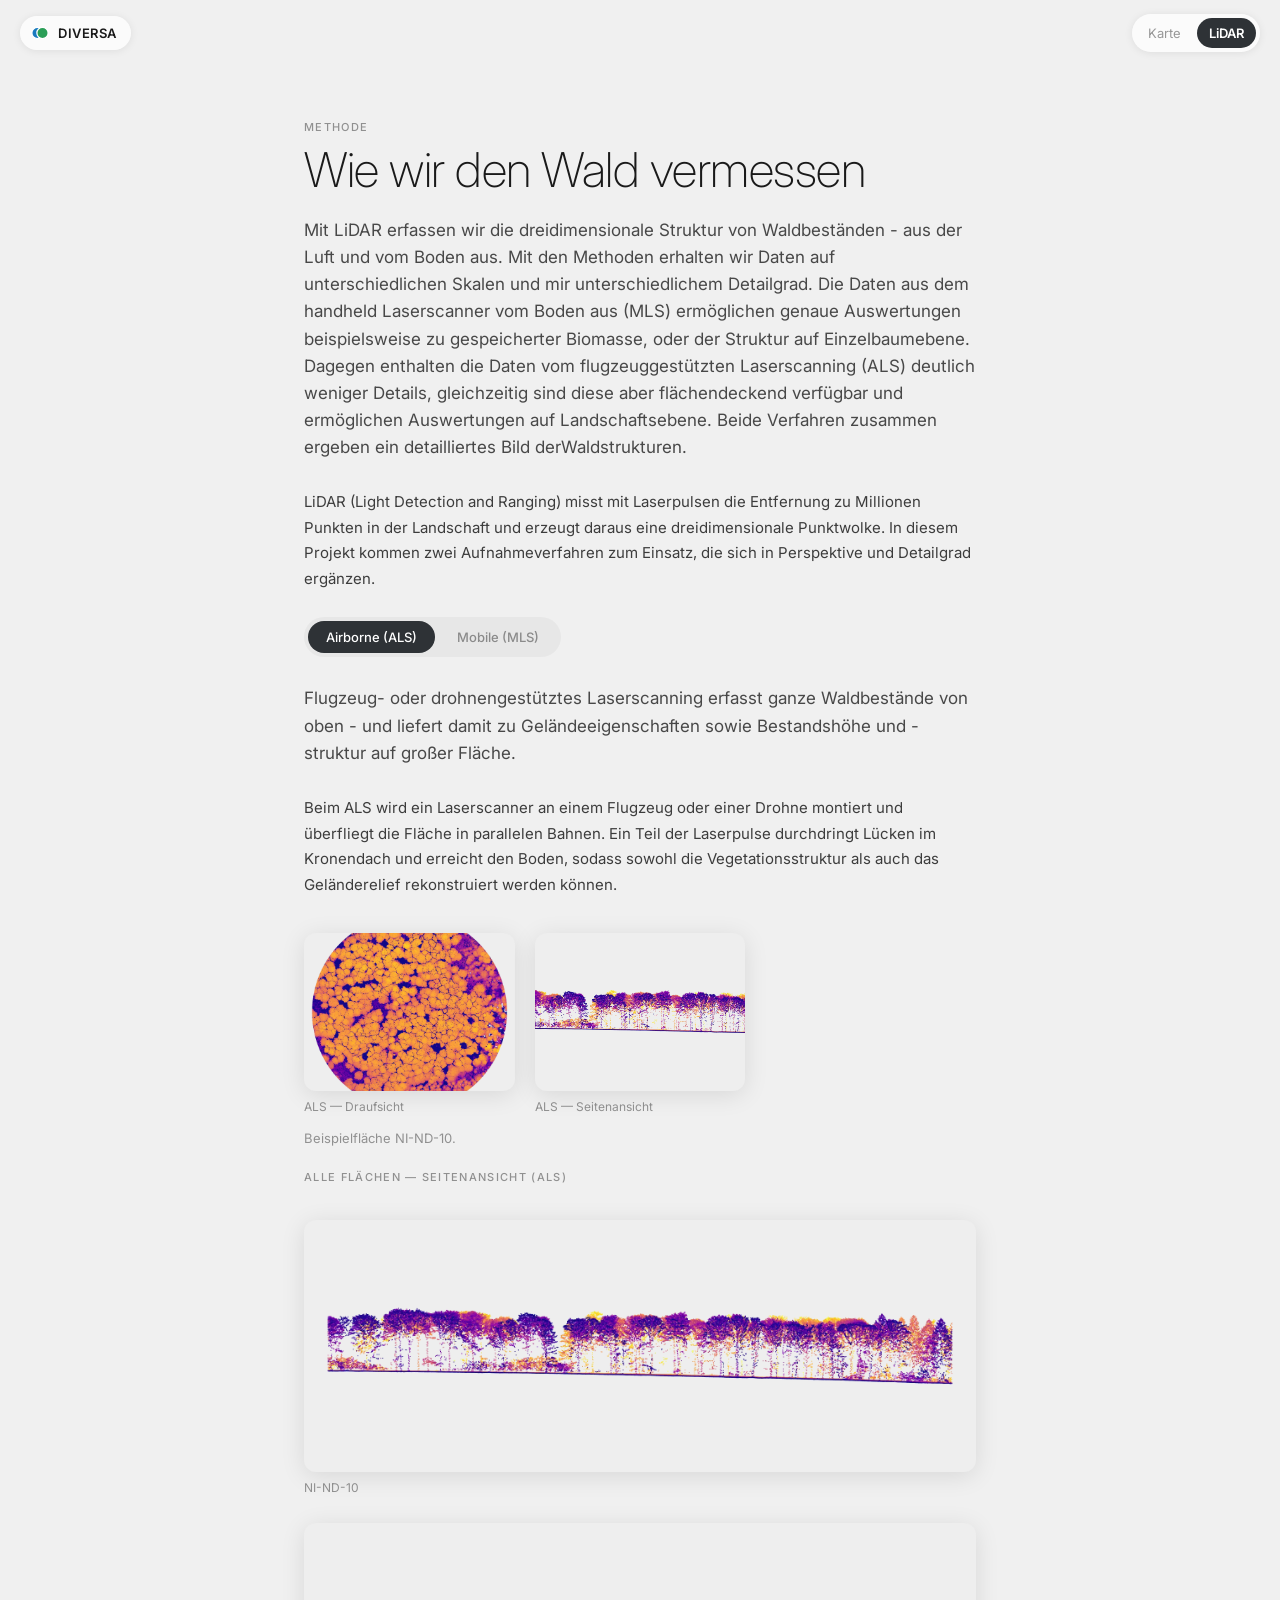
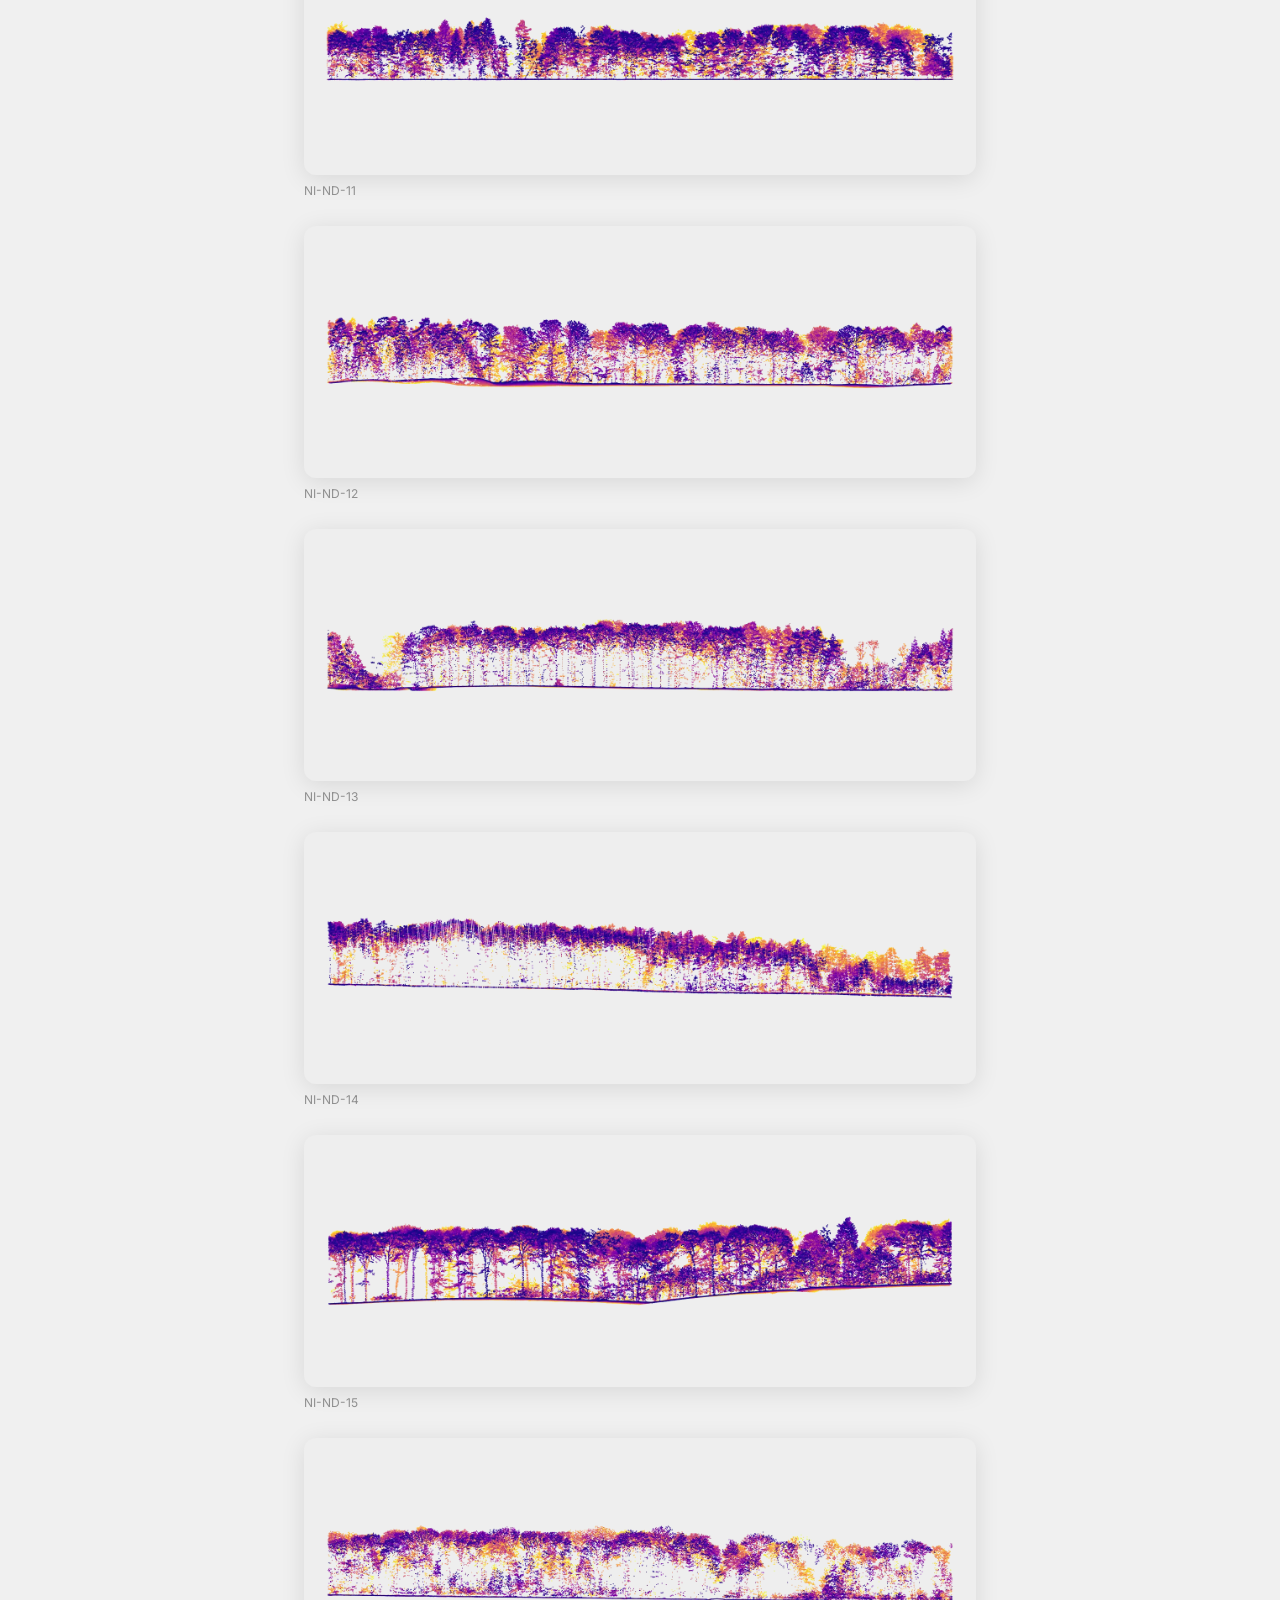
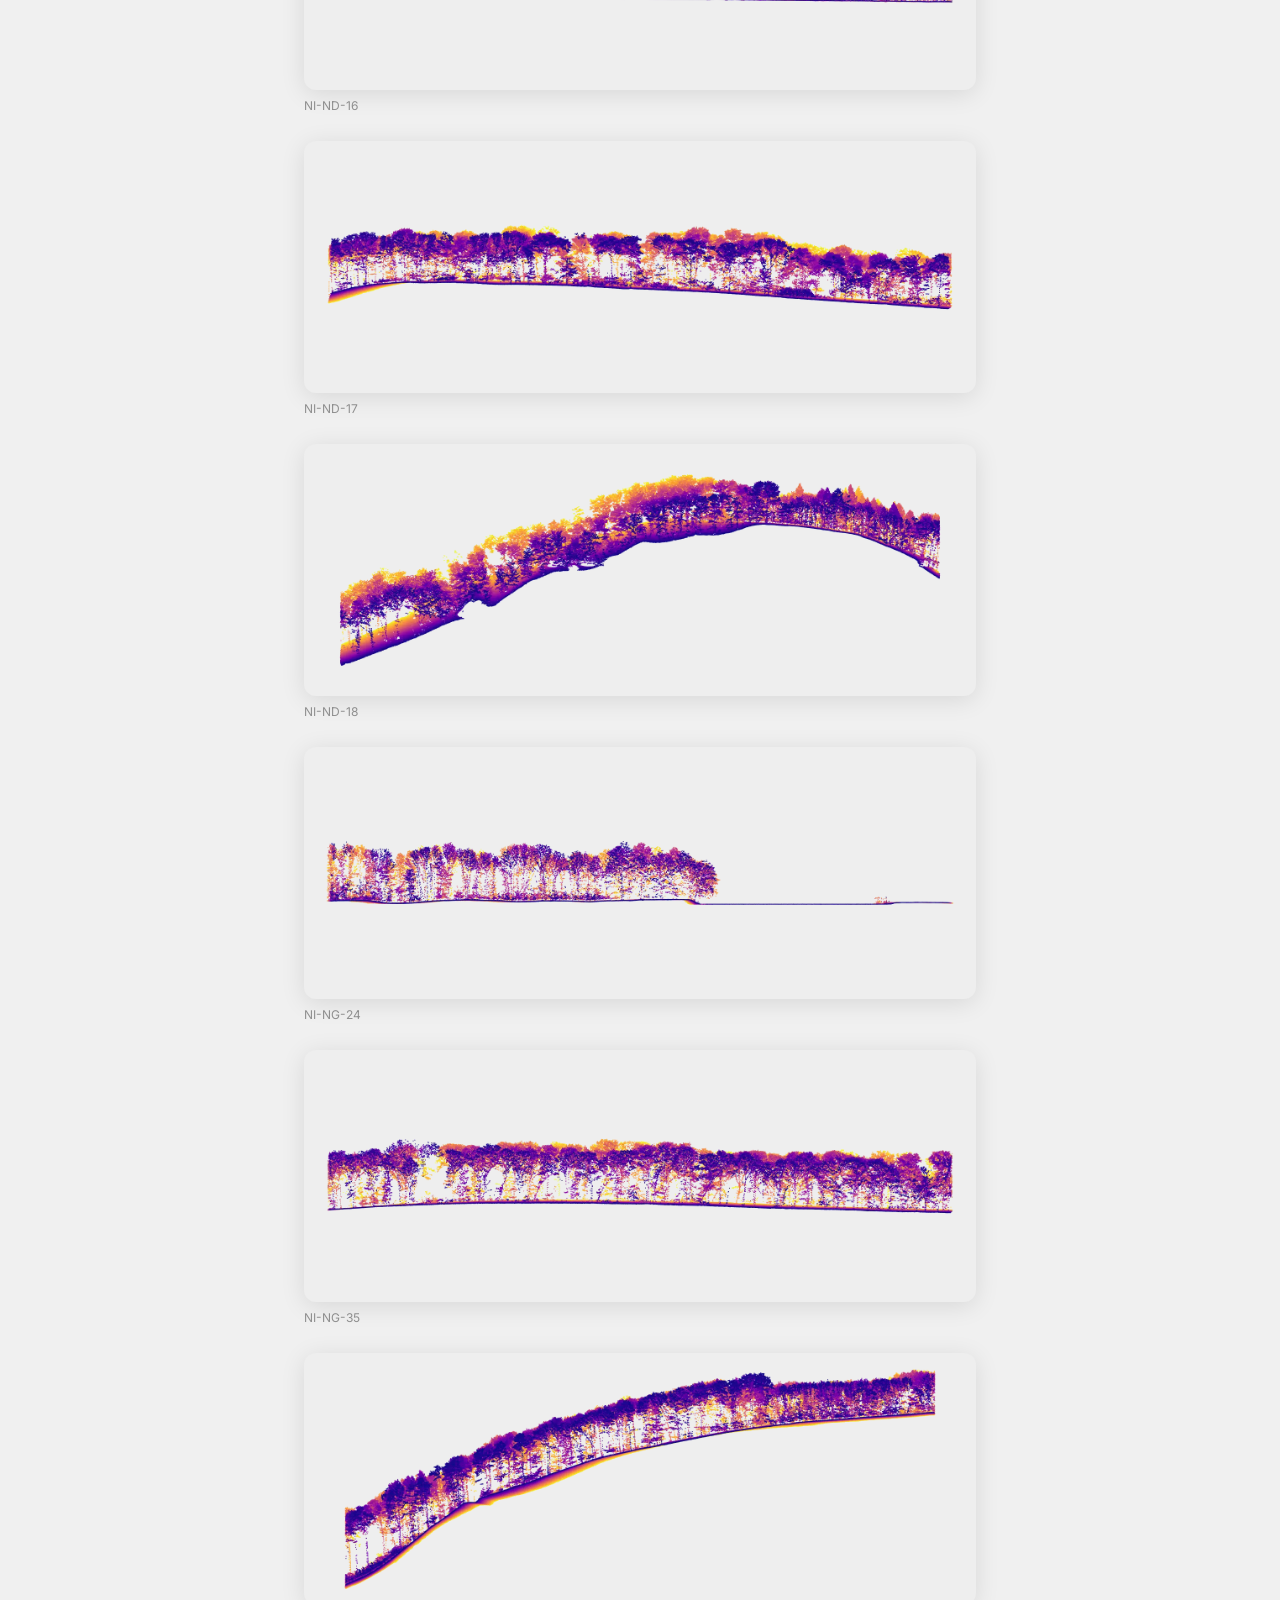
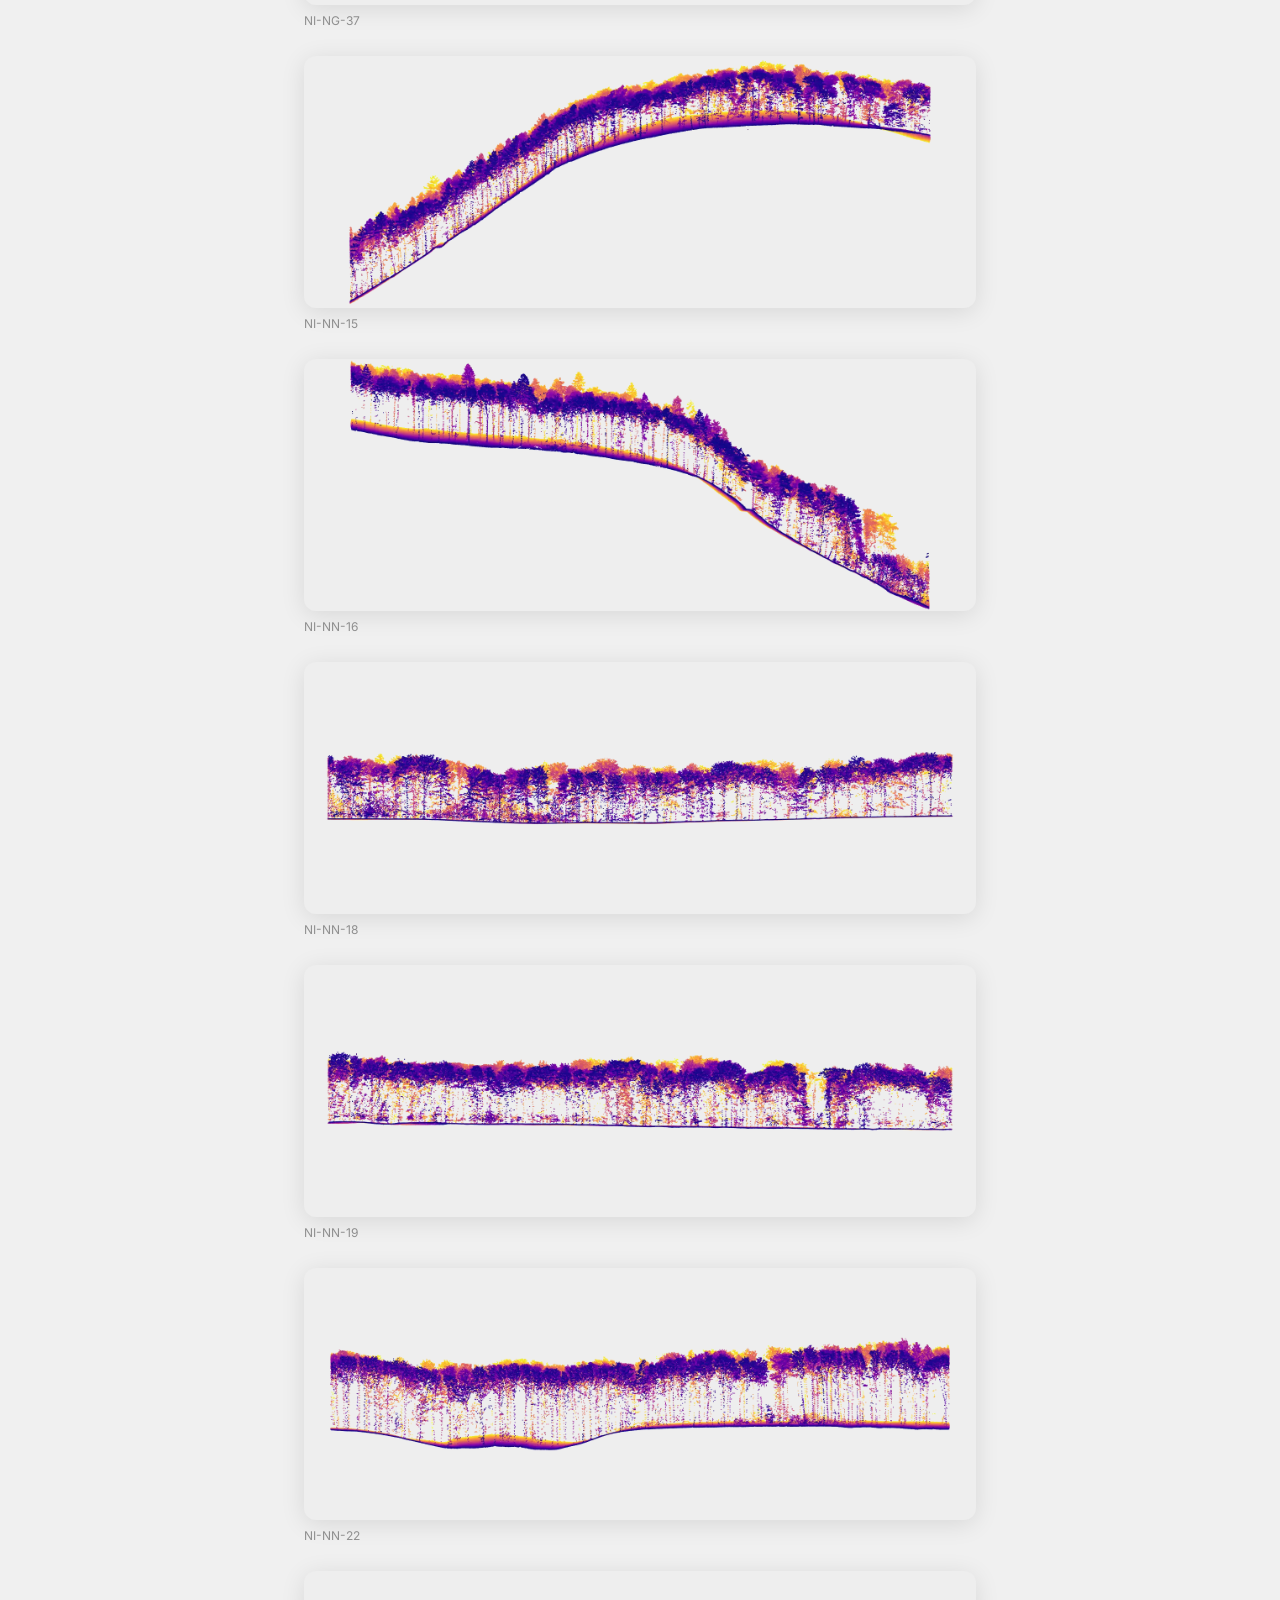
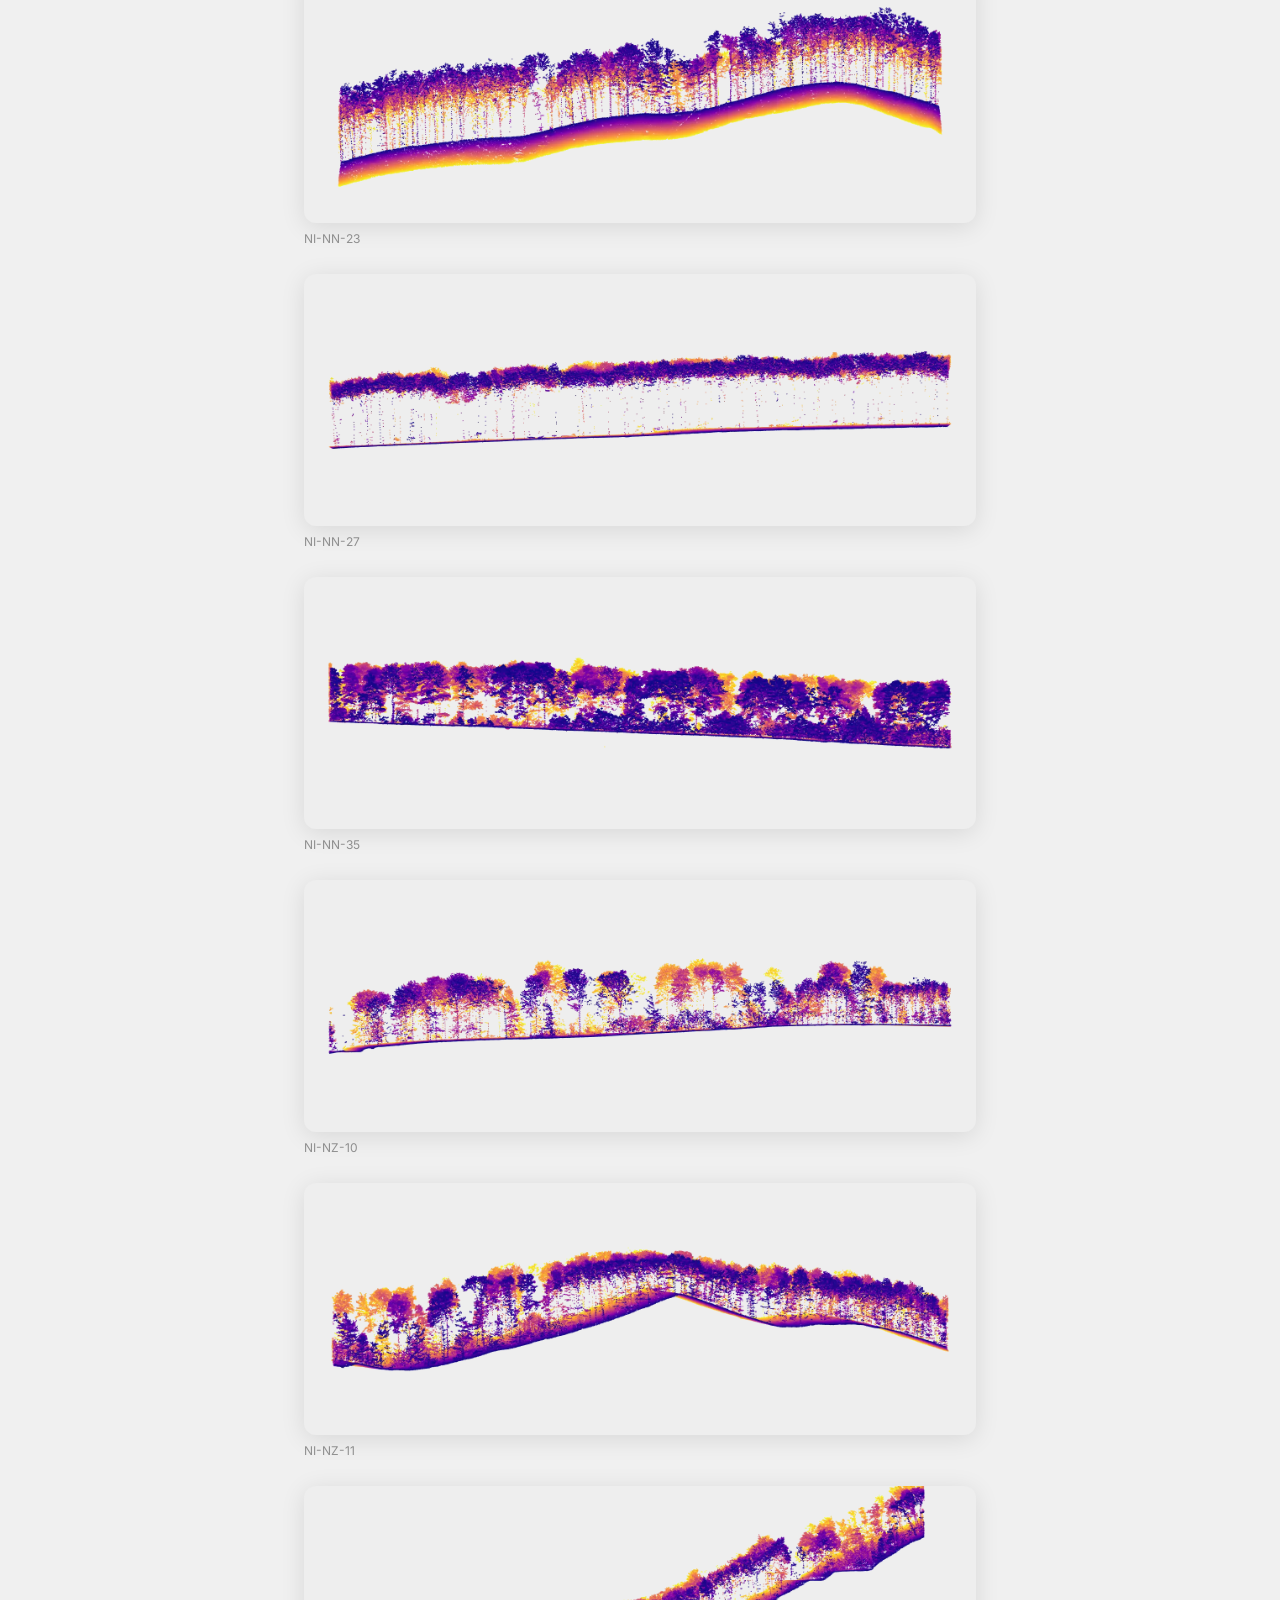
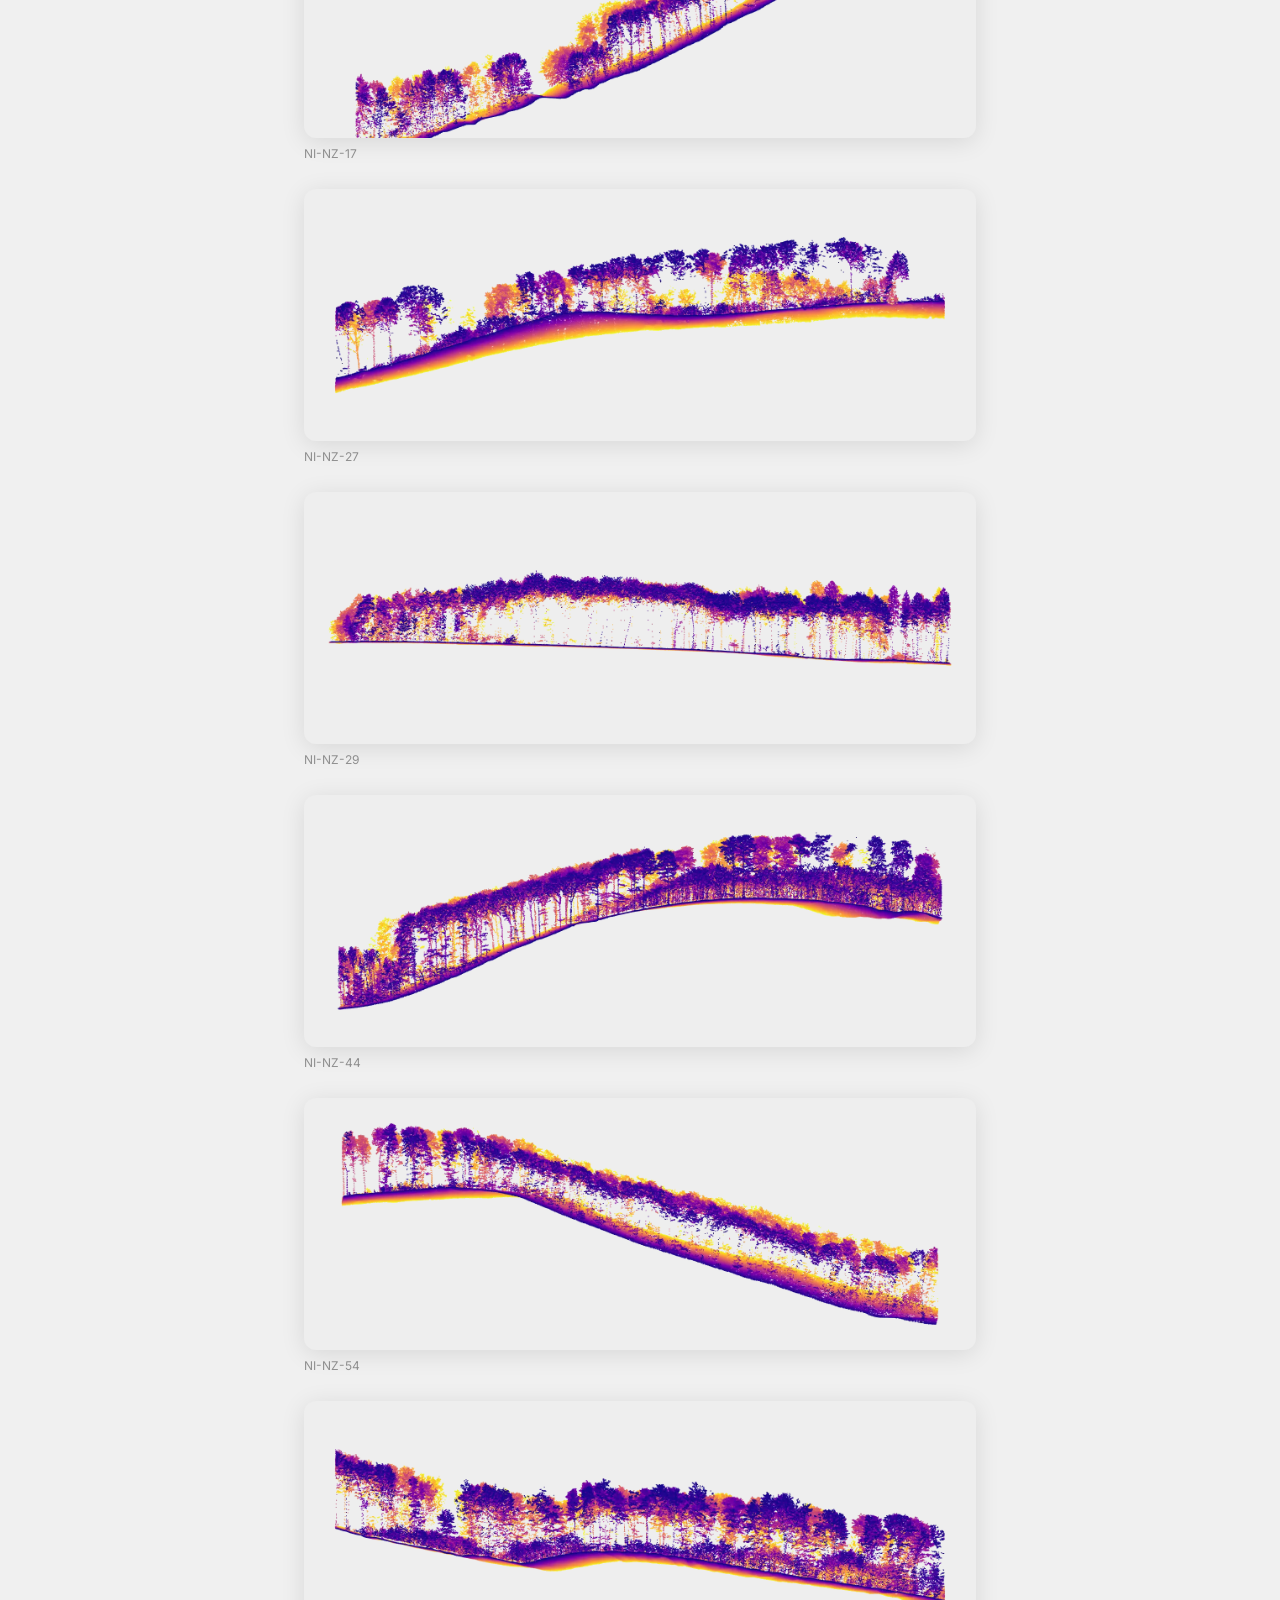
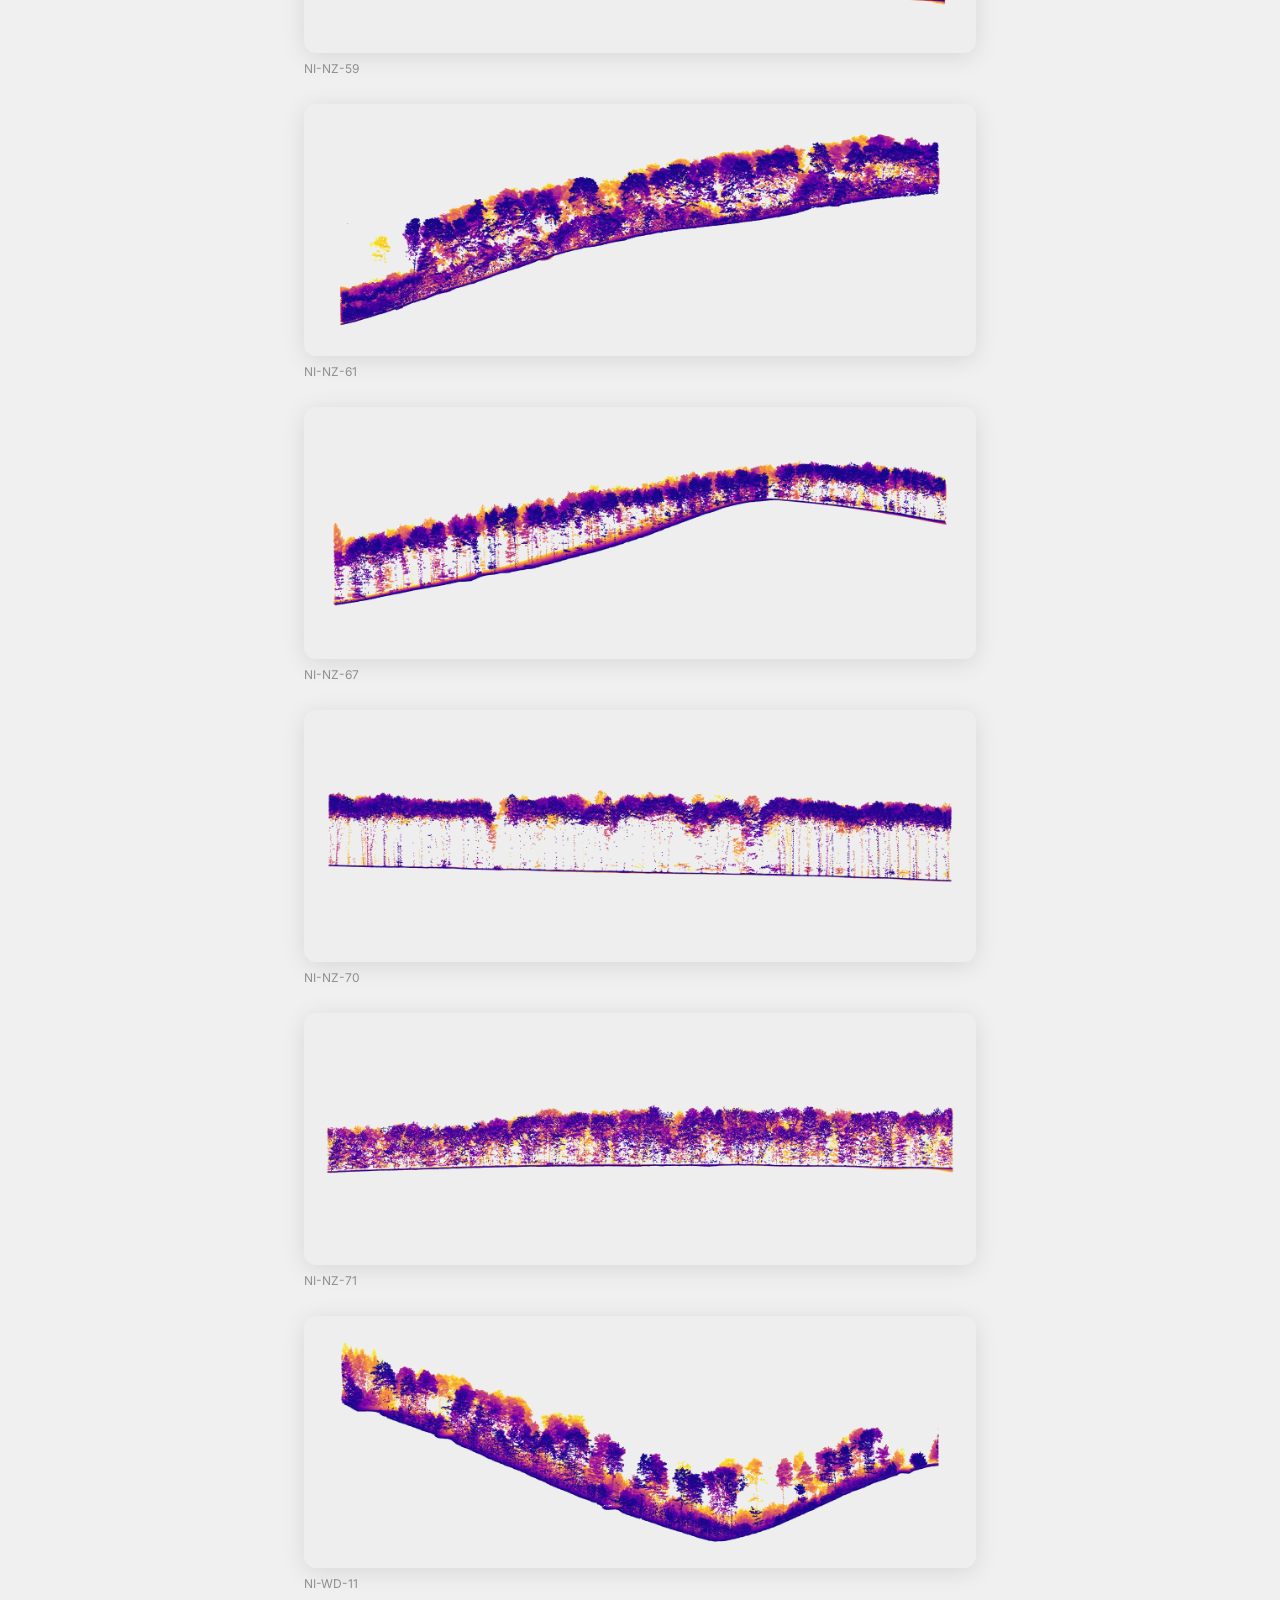
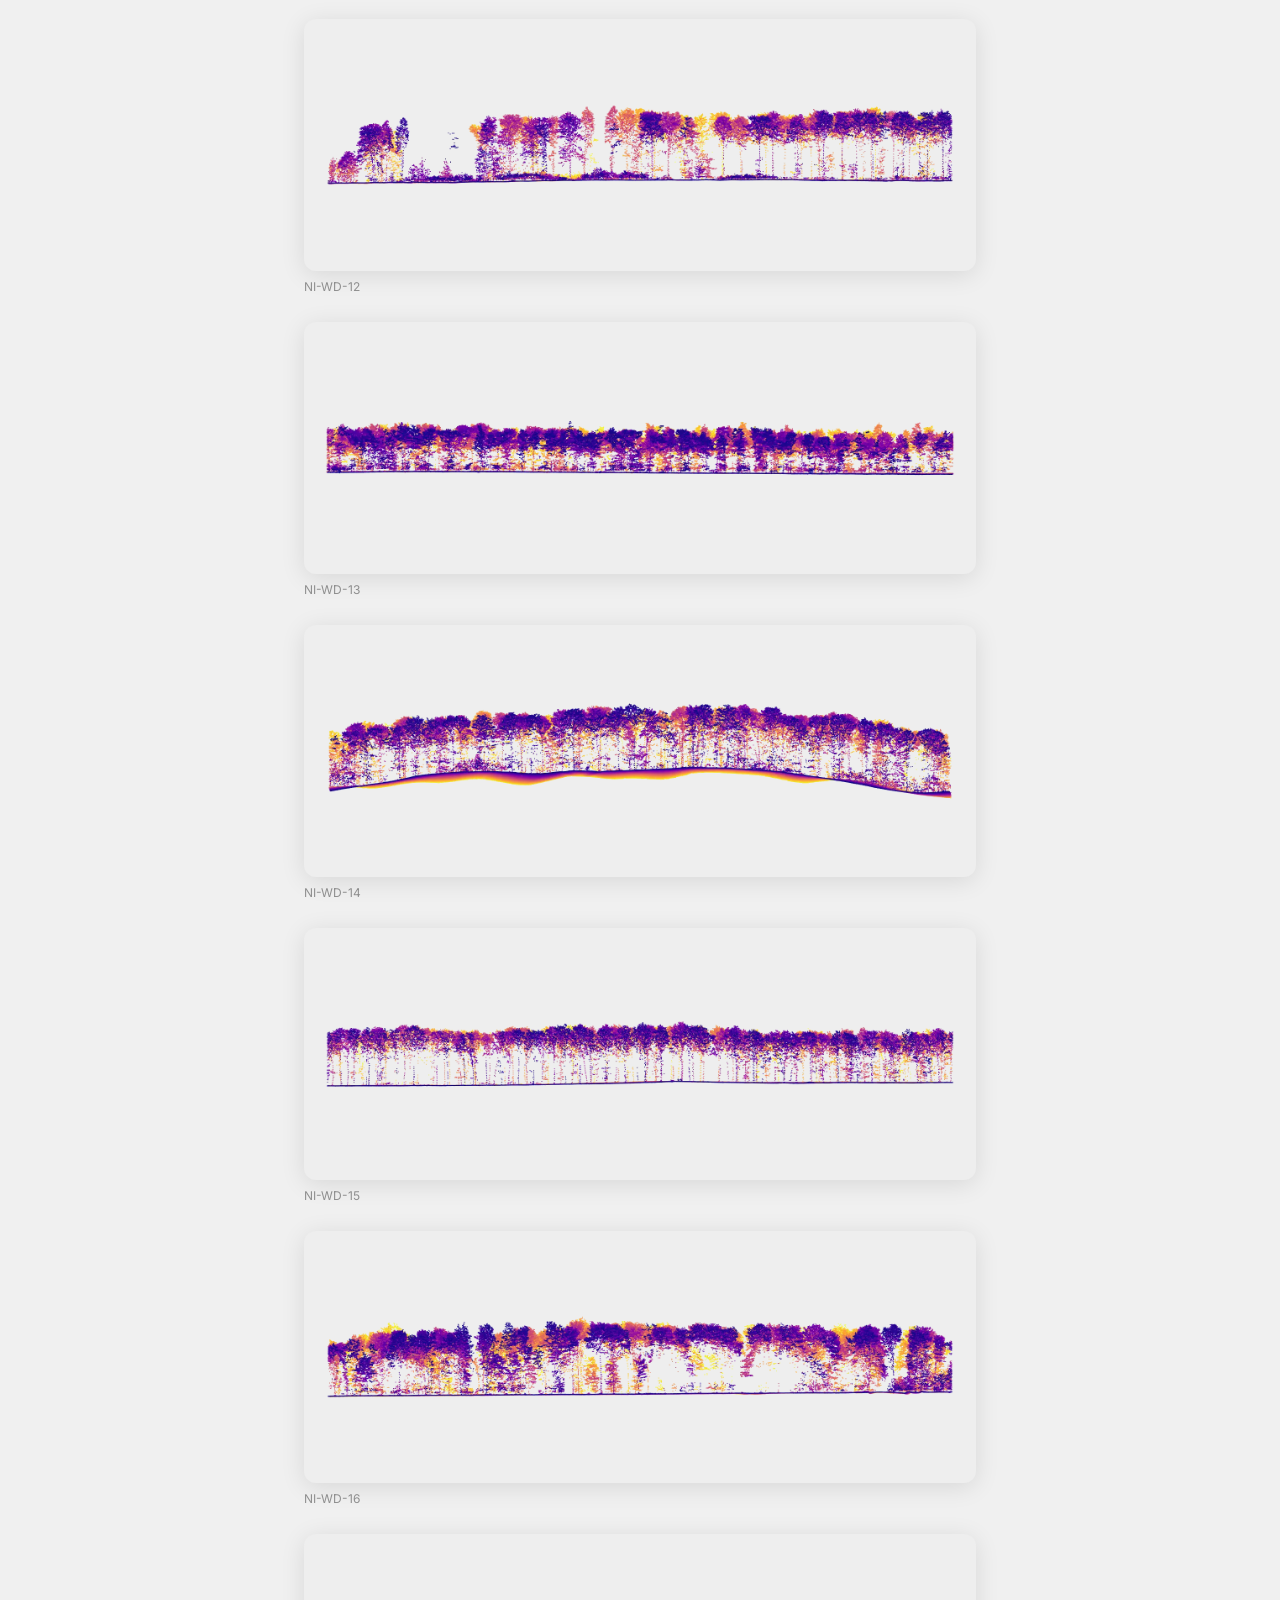
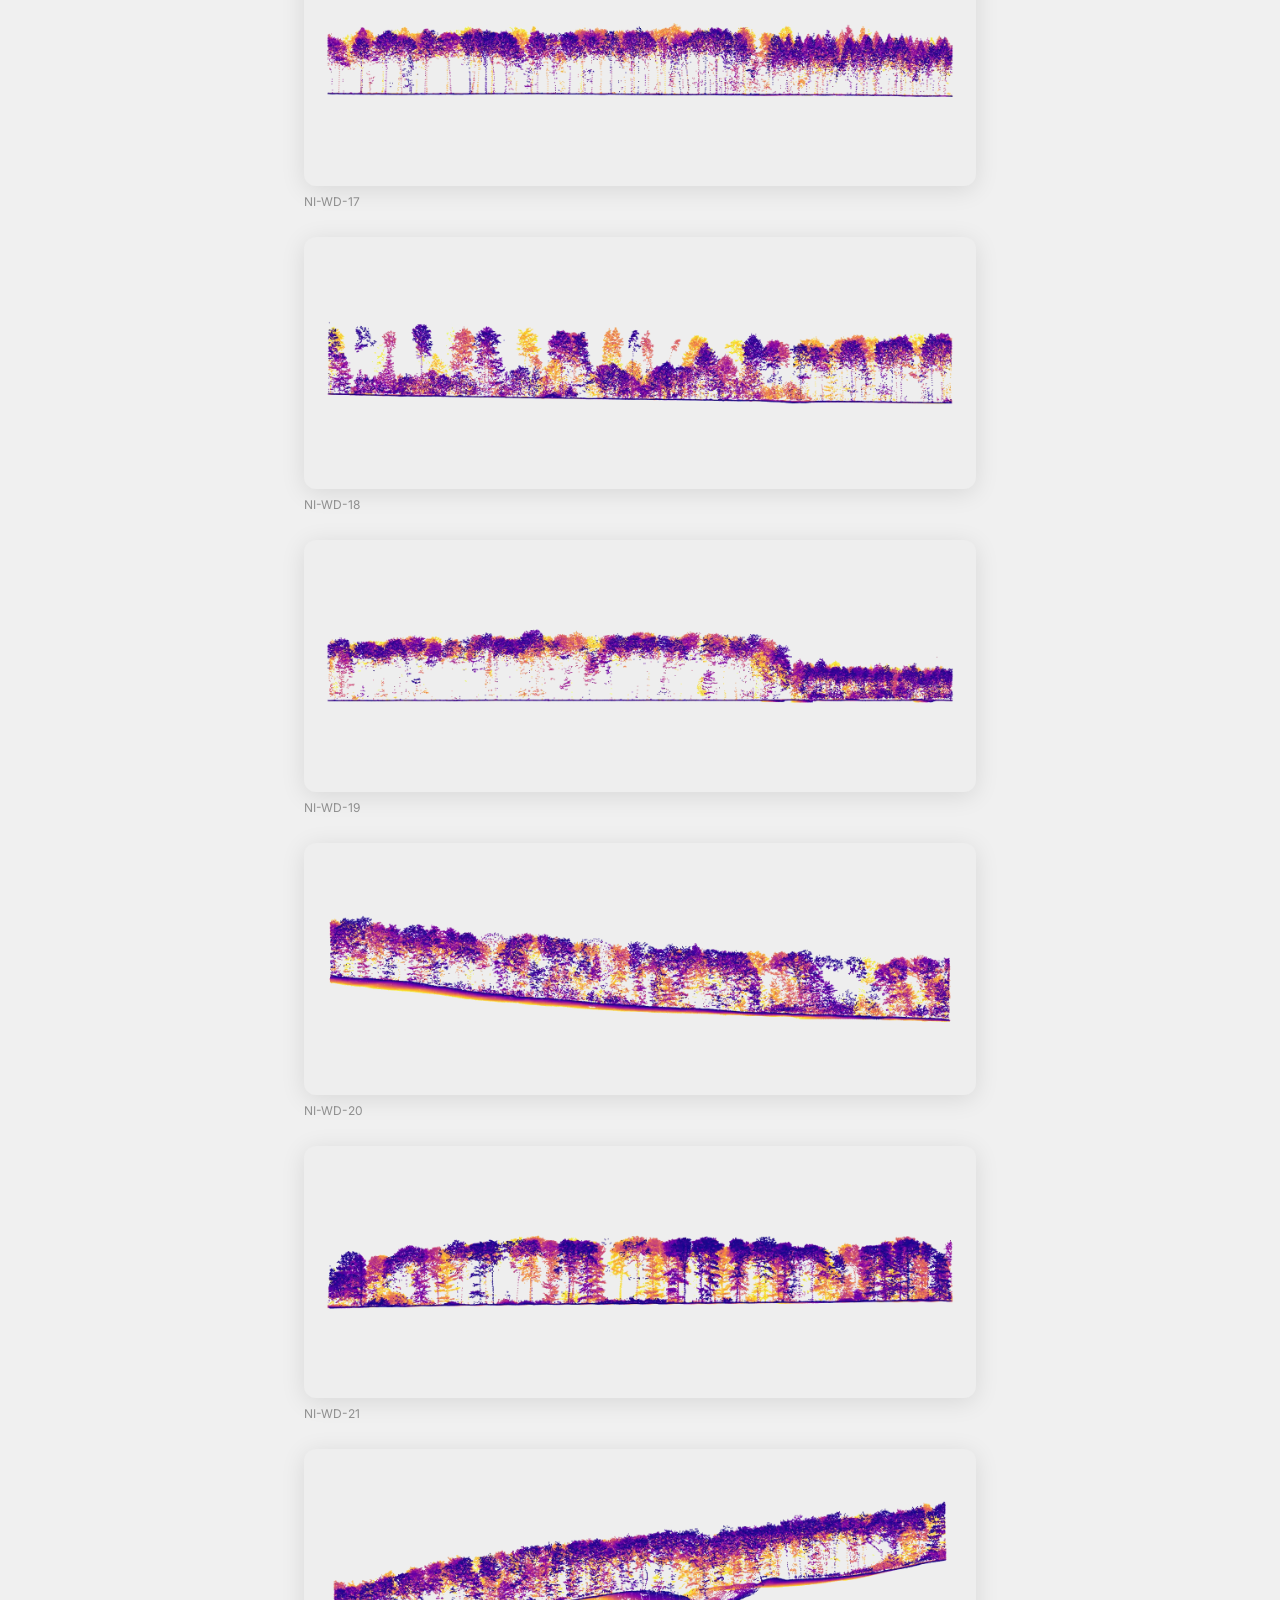
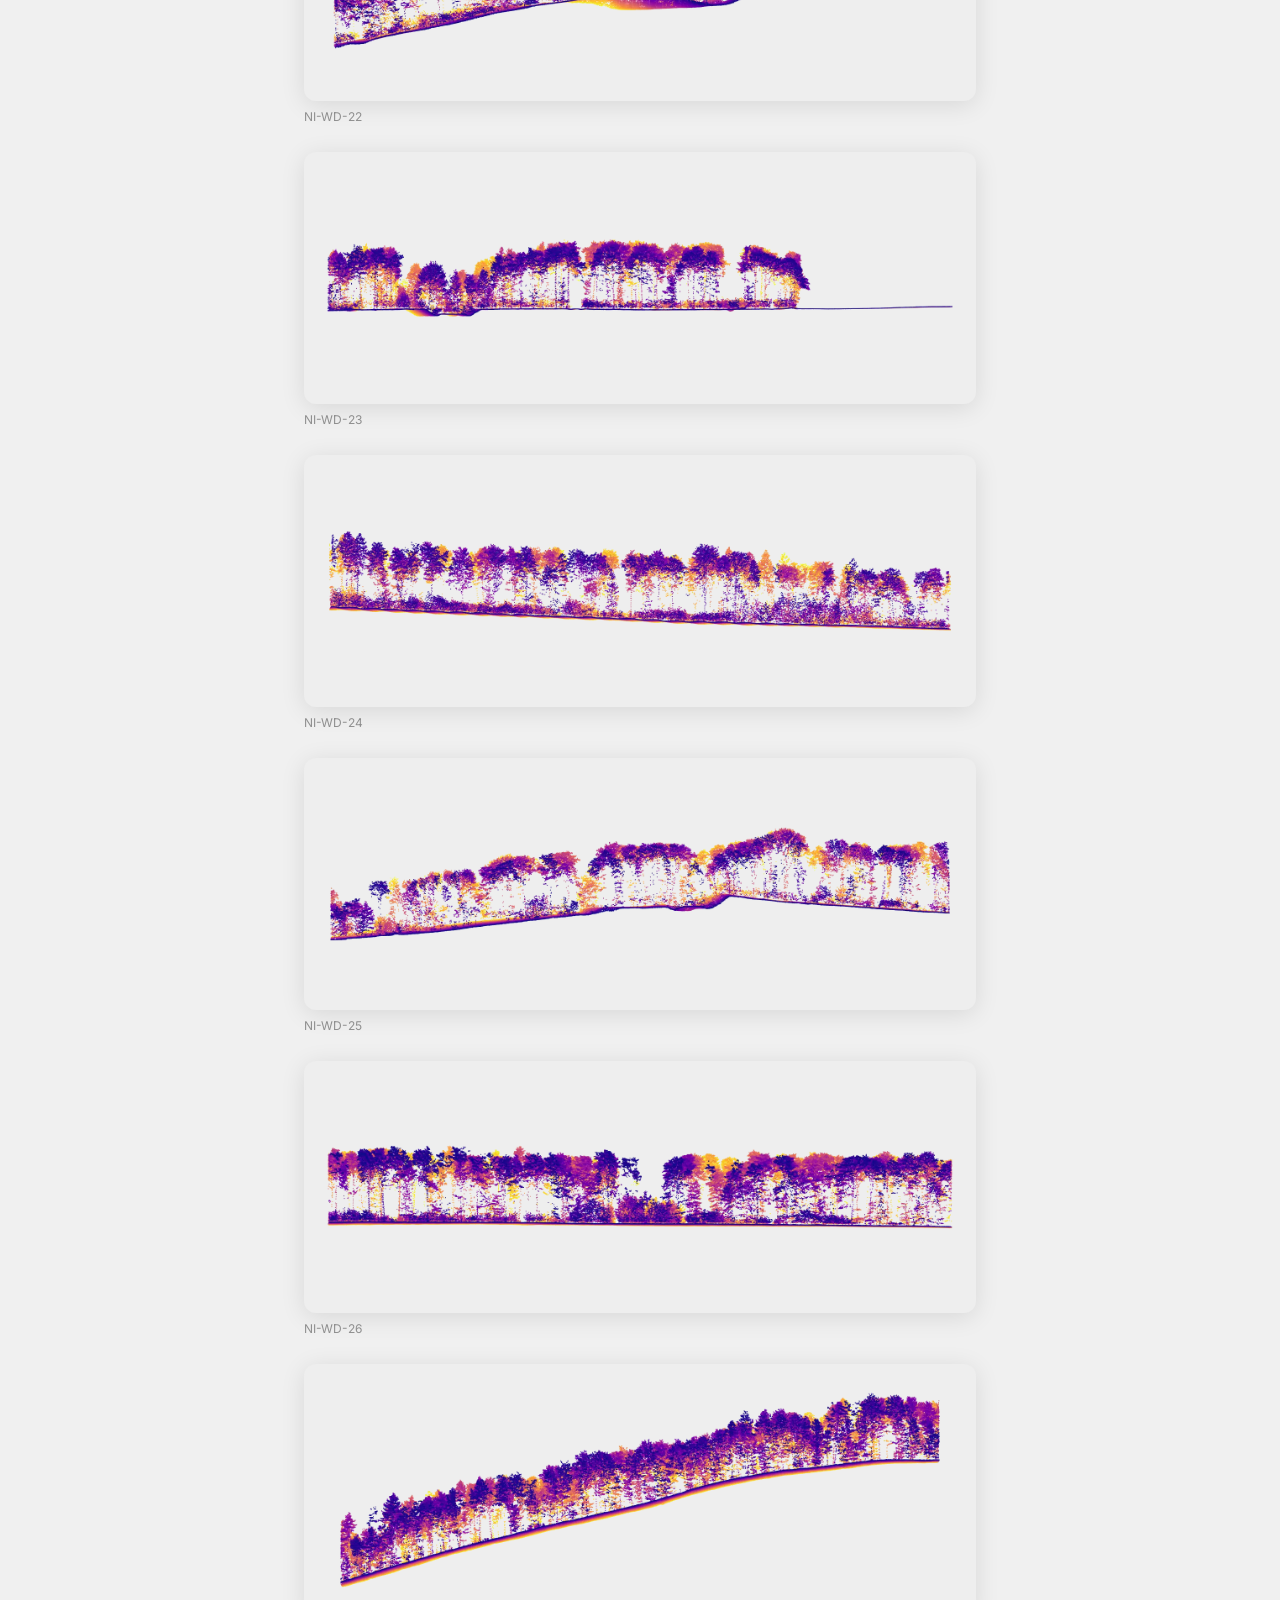
==== commit 20786bff: "update content and style" ====
--- a/lidar/index.html
+++ b/lidar/index.html
@@ -33,17 +33,18 @@
     <div class="article-kicker">Methode</div>
     <h1 class="article-title">Wie wir den Wald vermessen</h1>
     <p class="article-lede">
-      Mit LiDAR erfassen wir die dreidimensionale Struktur von Waldbeständen — aus der Luft und
-      vom Boden aus. Beide Verfahren zusammen ergeben ein detailliertes Bild davon, wie sich
-      bewirtschaftete und sich selbst überlassene Flächen strukturell unterscheiden.
+      Mit LiDAR erfassen wir die dreidimensionale Struktur von Waldbeständen - aus der Luft und
+      vom Boden aus. Mit den Methoden erhalten wir Daten auf unterschiedlichen Skalen und mir unterschiedlichem Detailgrad. 
+      Die Daten aus dem handheld Laserscanner vom Boden aus (MLS) ermöglichen genaue Auswertungen beispielsweise zu gespeicherter Biomasse, oder der Struktur auf Einzelbaumebene. 
+      Dagegen enthalten die Daten vom flugzeuggestützten Laserscanning (ALS) deutlich weniger Details, gleichzeitig sind diese aber flächendeckend verfügbar und ermöglichen Auswertungen auf Landschaftsebene.    
+      Beide Verfahren zusammen ergeben ein detailliertes Bild derWaldstrukturen.
     </p>
 
     <!-- TODO: replace placeholder copy once final project text is available -->
     <div class="article-prose">
       <p>
         LiDAR (Light Detection and Ranging) misst mit Laserpulsen die Entfernung zu Millionen
-        Punkten in der Landschaft und erzeugt daraus eine dreidimensionale Punktwolke. Auf dieser
-        Karte kommen zwei Aufnahmeverfahren zum Einsatz, die sich in Perspektive und Detailgrad
+        Punkten in der Landschaft und erzeugt daraus eine dreidimensionale Punktwolke. In diesem Projekt kommen zwei Aufnahmeverfahren zum Einsatz, die sich in Perspektive und Detailgrad
         ergänzen.
       </p>
     </div>
@@ -59,8 +60,8 @@
 
     <div class="method-panel" data-method="als">
       <p class="article-lede">
-        Flugzeug- oder drohnengestütztes Laserscanning erfasst ganze Waldbestände von oben — und
-        liefert damit den Überblick über Kronendach, Bestandshöhe und -struktur auf großer Fläche.
+        Flugzeug- oder drohnengestütztes Laserscanning erfasst ganze Waldbestände von oben - und
+        liefert damit zu Geländeeigenschaften sowie Bestandshöhe und -struktur auf großer Fläche.
       </p>
       <!-- TODO: replace placeholder copy once final project text is available -->
       <div class="article-prose">
@@ -96,10 +97,10 @@
       <!-- TODO: replace placeholder copy once final project text is available -->
       <div class="article-prose">
         <p>
-          Beim MLS wird ein Laserscanner auf einem Rucksack oder Fahrzeug durch den Bestand
+          Beim MLS wird ein Laserscanner auf einem Rucksack in der Hand durch den Bestand
           bewegt. Da die Aufnahme direkt zwischen den Bäumen stattfindet, entstehen sehr dichte
-          Punktwolken von Stammverläufen, Kronenansätzen und liegendem Totholz — Details, die aus
-          der Vogelperspektive kaum sichtbar sind.
+          Punktwolken von Stammverläufen, Kronenansätzen und liegendem Totholz - Details, die aus
+          der Vogelperspektive kaum sichtbar sind. Dagegen sind die Daten aber auch nur lokal begrenzt verfügbar und sind in der oberen Baumkrone schon ungenauer.
         </p>
       </div>
       <div class="article-figure-grid article-figure-grid-single">
--- a/shared.css
+++ b/shared.css
@@ -45,7 +45,6 @@
   z-index: 50;
   display: flex;
   align-items: center;
-  justify-content: space-between;
   padding: 14px 20px;
   font-family: var(--font-ui);
 }
@@ -54,10 +53,16 @@
   display: flex;
   align-items: center;
   gap: 8px;
+  padding: 7px 14px 7px 10px;
   font-size: 13px;
   font-weight: 600;
   letter-spacing: .04em;
   color: var(--c-text);
+  background: rgba(255, 255, 255, .72);
+  backdrop-filter: blur(10px);
+  -webkit-backdrop-filter: blur(10px);
+  border-radius: 999px;
+  box-shadow: 0 1px 8px rgba(0, 0, 0, .08);
 }
 
 .site-nav-brand img {
@@ -68,6 +73,13 @@
 .site-nav-links {
   display: flex;
   gap: 4px;
+  margin-left: auto;
+  padding: 4px;
+  background: rgba(255, 255, 255, .72);
+  backdrop-filter: blur(10px);
+  -webkit-backdrop-filter: blur(10px);
+  border-radius: 999px;
+  box-shadow: 0 1px 8px rgba(0, 0, 0, .08);
 }
 
 .site-nav-links a,
@@ -93,6 +105,7 @@
 .site-nav-links button.active {
   background: #2e3236;
   color: #fff;
+  font-weight: 600;
 }
 
 @media (max-width: 600px) {
